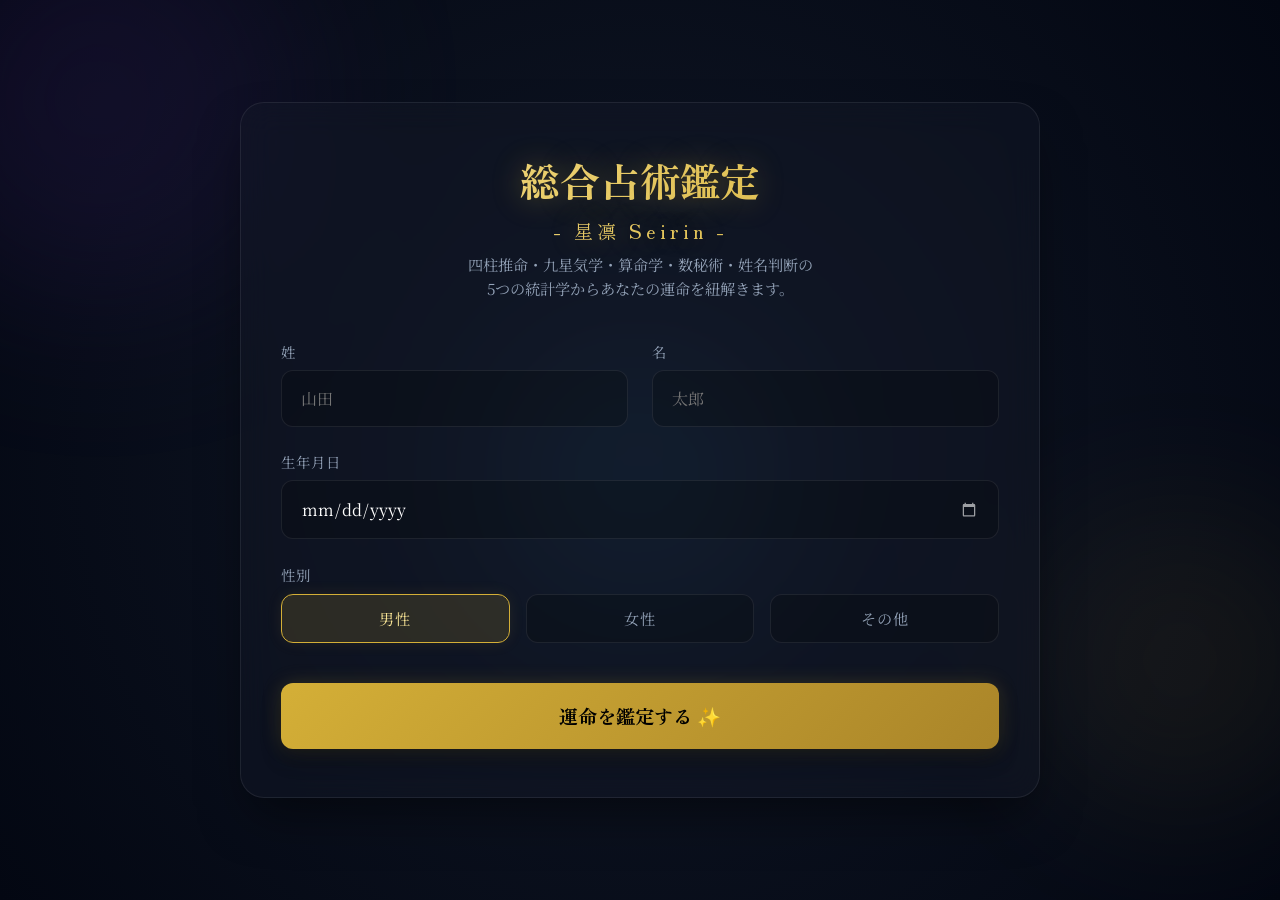
==== 星凛 (Seirin).html @ 7059027c "Add files via upload" ====
<!DOCTYPE html>
<html lang="ja">
<head>
    <meta charset="UTF-8">
    <meta name="viewport" content="width=device-width, initial-scale=1.0">
    <title>総合占術アプリ - 星凛 (Seirin) -</title>
    <link href="https://fonts.googleapis.com/css2?family=Noto+Serif+JP:wght@300;400;600&family=Zen+Old+Mincho:wght@400;700&display=swap" rel="stylesheet">
    <style>
        :root {
            --bg-color: #0b0f19;
            --glass-bg: rgba(20, 25, 40, 0.4);
            --glass-border: rgba(255, 255, 255, 0.08);
            --text-primary: #f8fafc;
            --text-secondary: #94a3b8;
            --accent-gold: #d4af37;
            --accent-gold-light: #fbe696;
            --accent-gold-dark: #aa8529;
            --glow-color: rgba(212, 175, 55, 0.4);
            --error: #ef4444;
        }

        * {
            margin: 0;
            padding: 0;
            box-sizing: border-box;
        }

        body {
            background-color: var(--bg-color);
            color: var(--text-primary);
            font-family: 'Noto Serif JP', serif;
            min-height: 100vh;
            overflow-x: hidden;
            display: flex;
            justify-content: center;
            align-items: center;
            position: relative;
            padding: 2rem 1rem;
        }

        /* Background Animated Orbs */
        .background-elements {
            position: fixed;
            top: 0;
            left: 0;
            width: 100vw;
            height: 100vh;
            z-index: -1;
            overflow: hidden;
            background: radial-gradient(circle at 50% 50%, #111827 0%, #030712 100%);
        }

        .circle {
            position: absolute;
            border-radius: 50%;
            filter: blur(80px);
            opacity: 0.5;
            animation: float 20s infinite ease-in-out alternate;
        }

        .circle-1 {
            width: 400px;
            height: 400px;
            background: rgba(45, 27, 84, 0.6);
            top: -100px;
            left: -100px;
        }

        .circle-2 {
            width: 300px;
            height: 300px;
            background: rgba(212, 175, 55, 0.15);
            bottom: 10vh;
            right: -50px;
            animation-delay: -5s;
        }

        .circle-3 {
            width: 250px;
            height: 250px;
            background: rgba(20, 83, 116, 0.4);
            top: 40vh;
            left: 40vw;
            animation-delay: -10s;
        }

        @keyframes float {
            0% { transform: translateY(0) scale(1); }
            100% { transform: translateY(50px) scale(1.1); }
        }

        /* Container & Glassmorphism */
        .container {
            width: 100%;
            max-width: 800px;
            margin: 0 auto;
            position: relative;
            z-index: 1;
        }

        .glass-panel {
            background: var(--glass-bg);
            backdrop-filter: blur(16px);
            -webkit-backdrop-filter: blur(16px);
            border: 1px solid var(--glass-border);
            border-radius: 24px;
            padding: 3rem 2.5rem;
            box-shadow: 0 25px 50px -12px rgba(0, 0, 0, 0.5);
            transition: all 0.5s cubic-bezier(0.16, 1, 0.3, 1);
        }

        .hidden {
            display: none !important;
        }

        .fade-out {
            opacity: 0;
            transform: translateY(-20px);
            pointer-events: none;
        }

        .slide-up {
            animation: slideUp 0.8s cubic-bezier(0.16, 1, 0.3, 1) forwards;
        }

        @keyframes slideUp {
            from { opacity: 0; transform: translateY(40px); }
            to { opacity: 1; transform: translateY(0); }
        }

        /* Typography */
        .title {
            font-family: 'Zen Old Mincho', serif;
            font-size: 2.5rem;
            text-align: center;
            margin-bottom: 0.5rem;
            background: linear-gradient(135deg, var(--accent-gold-light), var(--accent-gold));
            -webkit-background-clip: text;
            background-clip: text;
            -webkit-text-fill-color: transparent;
            text-shadow: 0 0 30px var(--glow-color);
        }

        .subtitle {
            display: block;
            font-size: 1.2rem;
            font-weight: 400;
            margin-top: 0.5rem;
            letter-spacing: 4px;
        }

        .description {
            text-align: center;
            color: var(--text-secondary);
            line-height: 1.6;
            margin-bottom: 2.5rem;
            font-size: 0.95rem;
        }

        /* Form Styles */
        .input-group {
            margin-bottom: 1.5rem;
        }

        .name-inputs {
            display: flex;
            gap: 1.5rem;
        }

        .name-inputs .input-field {
            flex: 1;
        }

        .input-field {
            display: flex;
            flex-direction: column;
            gap: 0.5rem;
        }

        label {
            font-size: 0.9rem;
            color: var(--text-secondary);
            letter-spacing: 1px;
        }

        input[type="text"],
        input[type="date"] {
            background: rgba(0, 0, 0, 0.2);
            border: 1px solid var(--glass-border);
            border-radius: 12px;
            padding: 1rem 1.2rem;
            color: white;
            font-family: 'Noto Serif JP', serif;
            font-size: 1rem;
            transition: all 0.3s ease;
            outline: none;
        }

        input[type="text"]:focus,
        input[type="date"]:focus {
            border-color: var(--accent-gold);
            box-shadow: 0 0 15px rgba(212, 175, 55, 0.2);
            background: rgba(0, 0, 0, 0.3);
        }

        input[type="date"]::-webkit-calendar-picker-indicator {
            filter: invert(1);
            opacity: 0.6;
            cursor: pointer;
        }

        input[type="date"]::-webkit-calendar-picker-indicator:hover {
            opacity: 1;
        }

        /* Custom Radio Buttons */
        .gender-group {
            margin-bottom: 2.5rem;
        }

        .radio-options {
            display: flex;
            gap: 1rem;
            margin-top: 0.5rem;
        }

        input[type="radio"] {
            display: none;
        }

        .radio-label {
            flex: 1;
            text-align: center;
            padding: 0.8rem;
            background: rgba(0, 0, 0, 0.2);
            border: 1px solid var(--glass-border);
            border-radius: 12px;
            cursor: pointer;
            transition: all 0.3s ease;
            font-size: 0.95rem;
        }

        input[type="radio"]:checked + .radio-label {
            background: rgba(212, 175, 55, 0.15);
            border-color: var(--accent-gold);
            color: var(--accent-gold-light);
            box-shadow: 0 0 15px rgba(212, 175, 55, 0.1);
        }

        /* Buttons */
        .submit-btn {
            width: 100%;
            padding: 1.2rem;
            border: none;
            border-radius: 12px;
            background: linear-gradient(135deg, var(--accent-gold), var(--accent-gold-dark));
            color: #000;
            font-family: 'Zen Old Mincho', serif;
            font-size: 1.2rem;
            font-weight: 700;
            cursor: pointer;
            transition: all 0.3s ease;
            position: relative;
            overflow: hidden;
            box-shadow: 0 10px 20px rgba(0, 0, 0, 0.3), 0 0 20px rgba(212, 175, 55, 0.2);
            display: flex;
            justify-content: center;
            align-items: center;
        }

        .submit-btn:hover {
            transform: translateY(-2px);
            box-shadow: 0 15px 25px rgba(0, 0, 0, 0.4), 0 0 30px rgba(212, 175, 55, 0.4);
            background: linear-gradient(135deg, var(--accent-gold-light), var(--accent-gold));
        }

        .submit-btn:active {
            transform: translateY(1px);
        }

        .submit-btn span {
            transition: opacity 0.3s;
        }

        .submit-btn.loading span {
            opacity: 0;
        }

        .loader-ring {
            display: none;
            position: absolute;
            width: 24px;
            height: 24px;
            border: 3px solid rgba(0,0,0,0.3);
            border-radius: 50%;
            border-top-color: #000;
            animation: spin 1s infinite linear;
        }

        .submit-btn.loading .loader-ring {
            display: block;
        }

        @keyframes spin {
            to { transform: rotate(360deg); }
        }

        /* Result Section */
        .result-title {
            font-family: 'Zen Old Mincho', serif;
            font-size: 2rem;
            text-align: center;
            margin-bottom: 0.5rem;
            color: var(--accent-gold-light);
        }

        .user-greeting {
            text-align: center;
            color: var(--text-secondary);
            margin-bottom: 2rem;
            font-size: 1.1rem;
        }

        .fortune-cards {
            display: grid;
            grid-template-columns: repeat(auto-fit, minmax(280px, 1fr));
            gap: 1.5rem;
            margin-bottom: 2rem;
        }

        .fortune-card {
            background: rgba(0, 0, 0, 0.2);
            border: 1px solid var(--glass-border);
            border-radius: 16px;
            padding: 1.5rem;
            opacity: 0;
            animation: fadeInSlideUp 0.6s cubic-bezier(0.16, 1, 0.3, 1) forwards;
            transition: transform 0.3s ease, box-shadow 0.3s ease;
        }

        .fortune-card:hover {
            transform: translateY(-5px);
            box-shadow: 0 10px 20px rgba(0, 0, 0, 0.3), 0 0 15px rgba(212, 175, 55, 0.1);
            border-color: rgba(212, 175, 55, 0.3);
        }

        .card-header {
            display: flex;
            align-items: center;
            gap: 0.8rem;
            margin-bottom: 1rem;
            padding-bottom: 0.8rem;
            border-bottom: 1px solid rgba(255, 255, 255, 0.05);
        }

        .card-icon {
            font-size: 1.5rem;
            background: rgba(212, 175, 55, 0.1);
            width: 40px;
            height: 40px;
            display: flex;
            align-items: center;
            justify-content: center;
            border-radius: 10px;
        }

        .card-header h3 {
            font-size: 1.1rem;
            font-weight: 600;
            flex: 1;
        }

        .badge {
            font-size: 0.7rem;
            background: rgba(255, 255, 255, 0.1);
            padding: 0.2rem 0.6rem;
            border-radius: 20px;
            letter-spacing: 1px;
            color: var(--text-secondary);
        }

        .result-highlight {
            font-size: 1.4rem;
            color: var(--accent-gold);
            font-weight: 600;
            margin-bottom: 0.5rem;
            font-family: 'Zen Old Mincho', serif;
        }

        .result-text {
            font-size: 0.9rem;
            line-height: 1.6;
            color: var(--text-primary);
        }

        .summary-card {
            background: linear-gradient(135deg, rgba(212, 175, 55, 0.05), rgba(45, 27, 84, 0.2));
            border: 1px solid rgba(212, 175, 55, 0.3);
            border-radius: 16px;
            padding: 2rem;
            text-align: center;
            opacity: 0;
            animation: fadeInSlideUp 0.6s cubic-bezier(0.16, 1, 0.3, 1) forwards;
            margin-bottom: 2rem;
        }

        .summary-card h3 {
            color: var(--accent-gold-light);
            margin-bottom: 1rem;
            font-size: 1.3rem;
        }

        .summary-text {
            line-height: 1.8;
            font-size: 1.05rem;
            text-align: left;
        }

        .back-btn {
            width: 100%;
            padding: 1rem;
            background: transparent;
            border: 1px solid var(--glass-border);
            color: var(--text-primary);
            border-radius: 12px;
            cursor: pointer;
            font-family: 'Noto Serif JP', serif;
            transition: all 0.3s;
        }

        .back-btn:hover {
            background: rgba(255, 255, 255, 0.05);
            border-color: rgba(255, 255, 255, 0.2);
        }

        @keyframes fadeInSlideUp {
            from { opacity: 0; transform: translateY(20px); }
            to { opacity: 1; transform: translateY(0); }
        }

        @media (max-width: 600px) {
            .name-inputs {
                flex-direction: column;
                gap: 1rem;
            }
            
            .glass-panel {
                padding: 2rem 1.5rem;
            }
        }
    </style>
</head>
<body>
    <div class="background-elements">
        <div class="circle circle-1"></div>
        <div class="circle circle-2"></div>
        <div class="circle circle-3"></div>
    </div>
    <div class="container" id="app-container">
        <!-- Input Section -->
        <div id="input-section" class="glass-panel slide-up">
            <h1 class="title">総合占術鑑定<span class="subtitle">- 星凛 Seirin -</span></h1>
            <p class="description">四柱推命・九星気学・算命学・数秘術・姓名判断の<br>5つの統計学からあなたの運命を紐解きます。</p>
            
            <div id="fortune-form" class="form-container">
                <div class="input-group">
                    <div class="name-inputs">
                        <div class="input-field">
                            <label for="lastName">姓</label>
                            <input type="text" id="lastName" required placeholder="山田">
                        </div>
                        <div class="input-field">
                            <label for="firstName">名</label>
                            <input type="text" id="firstName" required placeholder="太郎">
                        </div>
                    </div>
                </div>
                
                <div class="input-group">
                    <div class="input-field">
                        <label for="birthDate">生年月日</label>
                        <input type="date" id="birthDate" required>
                    </div>
                </div>
                
                <div class="input-group gender-group">
                    <label>性別</label>
                    <div class="radio-options">
                        <input type="radio" id="gender-m" name="gender" value="male" checked>
                        <label for="gender-m" class="radio-label">男性</label>
                        
                        <input type="radio" id="gender-f" name="gender" value="female">
                        <label for="gender-f" class="radio-label">女性</label>

                        <input type="radio" id="gender-o" name="gender" value="other">
                        <label for="gender-o" class="radio-label">その他</label>
                    </div>
                </div>
                
                <button type="button" class="submit-btn" id="submit-btn">
                    <span>運命を鑑定する ✨</span>
                    <div class="loader-ring"></div>
                </button>
                <div id="error-message" style="color: #ffb3b3; margin-top: 1rem; text-align: center; display: none; font-size: 0.95rem; font-weight: bold;"></div>
            </div>
        </div>

        <!-- Result Section -->
        <div id="result-section" class="glass-panel hidden">
            <h2 class="result-title">鑑定結果</h2>
            <p class="user-greeting" id="result-greeting"></p>
            
            <div class="fortune-cards">
                <!-- 数秘術 -->
                <div class="fortune-card" style="animation-delay: 0.1s">
                    <div class="card-header">
                        <div class="card-icon">🔢</div>
                        <h3>数秘術</h3>
                        <span class="badge">Birth Path</span>
                    </div>
                    <div class="card-body">
                        <p class="result-highlight" id="num-res-value">運命数 0</p>
                        <p class="result-text" id="num-res-text">--</p>
                    </div>
                </div>
                
                <!-- 九星気学 -->
                <div class="fortune-card" style="animation-delay: 0.2s">
                    <div class="card-header">
                        <div class="card-icon">⭐</div>
                        <h3>九星気学</h3>
                        <span class="badge">Nine Star</span>
                    </div>
                    <div class="card-body">
                        <p class="result-highlight" id="nine-res-value">本命星</p>
                        <p class="result-text" id="nine-res-text">--</p>
                    </div>
                </div>

                <!-- 四柱推命 -->
                <div class="fortune-card" style="animation-delay: 0.3s">
                    <div class="card-header">
                        <div class="card-icon">☯️</div>
                        <h3>四柱推命</h3>
                        <span class="badge">Four Pillars</span>
                    </div>
                    <div class="card-body">
                        <p class="result-highlight" id="four-res-value">日主</p>
                        <p class="result-text" id="four-res-text">--</p>
                    </div>
                </div>

                <!-- 算命学 -->
                <div class="fortune-card" style="animation-delay: 0.4s">
                    <div class="card-header">
                        <div class="card-icon">🌌</div>
                        <h3>算命学</h3>
                        <span class="badge">Sanmei</span>
                    </div>
                    <div class="card-body">
                        <p class="result-highlight" id="sanmei-res-value">主星</p>
                        <p class="result-text" id="sanmei-res-text">--</p>
                    </div>
                </div>

                <!-- 姓名判断 -->
                <div class="fortune-card" style="animation-delay: 0.5s">
                    <div class="card-header">
                        <div class="card-icon">✍️</div>
                        <h3>姓名判断</h3>
                        <span class="badge">Name</span>
                    </div>
                    <div class="card-body">
                        <p class="result-highlight" id="name-res-value">総格</p>
                        <p class="result-text" id="name-res-text">--</p>
                    </div>
                </div>
            </div>

            <!-- 総合鑑定 -->
            <div class="summary-card" style="animation-delay: 0.6s">
                <h3>✨ 総合鑑定書 ✨</h3>
                <p id="summary-res-text" class="summary-text">--</p>
            </div>
            
            <button class="back-btn" id="back-btn">もう一度占う</button>
        </div>
    </div>
    
    <script>
        (function() {
            const form = document.getElementById('fortune-form');
            const inputSection = document.getElementById('input-section');
            const resultSection = document.getElementById('result-section');
            const submitBtn = document.getElementById('submit-btn');
            const submitBtnText = submitBtn.querySelector('span');
            const backBtn = document.getElementById('back-btn');
            const errorMsg = document.getElementById('error-message');

            const handleSubmission = (e) => {
                e.preventDefault();
                errorMsg.style.display = 'none';
                submitBtnText.innerText = "処理開始...";
                
                try {
                    const lastName = document.getElementById('lastName').value.trim();
                    const firstName = document.getElementById('firstName').value.trim();
                    const birthDateStr = document.getElementById('birthDate').value;
                
                    const genderEl = document.querySelector('input[name="gender"]:checked');
                    const gender = genderEl ? genderEl.value : 'male';
                    
                    if (!lastName || !firstName || !birthDateStr) {
                        errorMsg.innerText = "すべての項目（姓・名・生年月日）を入力してください。※生年月日は日付選択後に必ず「完了(または決定)」を押して値を確定させてください。";
                        errorMsg.style.display = 'block';
                        submitBtnText.innerText = "運命を鑑定する ✨";
                        return;
                    }

                    // Animate button
                    submitBtn.classList.add('loading');
                    
                    setTimeout(() => {
                        try {
                            calculateFortune(lastName, firstName, birthDateStr, gender);
                            
                            // Switch sections
                            inputSection.classList.add('fade-out');
                            setTimeout(() => {
                                inputSection.classList.add('hidden');
                                inputSection.classList.remove('fade-out');
                                
                                resultSection.classList.remove('hidden');
                                submitBtn.classList.remove('loading');
                                
                                document.getElementById('result-greeting').innerHTML = `${lastName} ${firstName} 様の鑑定結果`;
                            }, 500);
                        } catch(err) {
                            submitBtn.classList.remove('loading');
                            submitBtnText.innerText = "運命を鑑定する ✨";
                            errorMsg.innerText = "鑑定中にエラーが発生しました：" + err.message;
                            errorMsg.style.display = 'block';
                        }
                    }, 500); // 

                } catch(err) {
                    errorMsg.innerText = "システムエラーが発生しました：" + err.message;
                    errorMsg.style.display = 'block';
                    submitBtnText.innerText = "運命を鑑定する ✨";
                }
            };
            
            submitBtn.addEventListener('click', handleSubmission);
            submitBtn.addEventListener('touchstart', handleSubmission, {passive: false});

            backBtn.addEventListener('click', () => {
                resultSection.classList.add('hidden');
                inputSection.classList.remove('hidden');
                inputSection.classList.add('slide-up');
            });

            function calculateFortune(lastName, firstName, birthDateStr, gender) {
                // iPhone Safari Date parse bug fix
                const parts = birthDateStr.split(/\D/); // Handle YYYY/MM/DD or YYYY-MM-DD
                const year = parseInt(parts[0], 10);
                const month = parseInt(parts[1], 10);
                const day = parseInt(parts[2], 10);
                
                if(isNaN(year) || isNaN(month) || isNaN(day)) {
                    throw new Error("生年月日の値がブラウザから正しく取得できませんでした。(" + birthDateStr + ")");
                }
                
                // 1. 数秘術 (Numerology - Life Path Number)
                const lifePath = calculateLifePath(year, month, day);
                const numData = getNumerologyData(lifePath);
                document.getElementById('num-res-value').innerText = `運命数 ${lifePath}`;
                document.getElementById('num-res-text').innerText = numData;

                // 2. 九星気学 (Nine Star Ki)
                const nineStar = calculateNineStar(year);
                const nineStarData = getNineStarData(nineStar);
                document.getElementById('nine-res-value').innerText = nineStarData.name;
                document.getElementById('nine-res-text').innerText = nineStarData.desc;

                // 3. 四柱推命 (Four Pillars of Destiny - simplified to Year Stem/Branch and general element)
                const pillars = calculateFourPillars(year);
                document.getElementById('four-res-value').innerText = `年柱: ${pillars.kanzhi}`;
                document.getElementById('four-res-text').innerText = pillars.desc;

                // 4. 算命学 (Sanmei-gaku - simplified to primary star based on day string hash)
                const sanmei = calculateSanmeiStar(year, month, day);
                document.getElementById('sanmei-res-value').innerText = `主星: ${sanmei.name}`;
                document.getElementById('sanmei-res-text').innerText = sanmei.desc;

                // 5. 姓名判断 (Name Divination - using pseudo hash)
                const nameDiv = calculateNameDivination(lastName, firstName);
                document.getElementById('name-res-value').innerText = `総格判定: ${nameDiv.rank}`;
                document.getElementById('name-res-text').innerText = nameDiv.desc;

                // 総合鑑定
                generateSummary(nameDiv.rank, nineStarData.name, sanmei.name, numData);
            }

            // --- Calculator Logic ---

            // 数秘術
            function calculateLifePath(y, m, d) {
                const sumString = (str) => String(str).split('').reduce((acc, curr) => acc + parseInt(curr), 0);
                let num = sumString(y) + sumString(m) + sumString(d);
                
                while (num > 9 && num !== 11 && num !== 22 && num !== 33) {
                    num = sumString(num);
                }
                return num;
            }
            
            function getNumerologyData(num) {
                const data = {
                    1: "独立心旺盛でリーダーシップを発揮する開拓者。自らの力で運命を切り開く強さを持っています。",
                    2: "感受性が豊かで協調性に優れたサポーター。周囲との調和を大切にし、平和をもたらします。",
                    3: "明るくフレンドリーで創造力豊かな表現者。楽しみを見出す天才で、周囲を笑顔にします。",
                    4: "真面目で計画性があり、目標に向かって着実に努力する安定の人。信頼の置ける存在です。",
                    5: "自由を愛し、変化を恐れない冒険家。多才で適応力があり、新しい世界を切り開きます。",
                    6: "愛情深く、奉仕の精神に溢れる保護者。家族や仲間を大切にし、美と調和を愛します。",
                    7: "探求心旺盛で内省的な思索家。独自の哲学を持ち、真理を追求する深い洞察力があります。",
                    8: "野心家で実行力に溢れる成功者。物質的・社会的な成功を収める力強いエネルギーの持ち主。",
                    9: "慈愛に満ちた理想主義者。広い視野を持ち、人々のために尽くす博愛精神の持ち主。",
                    11: "直感力と霊性に優れたメッセンジャー。強いインスピレーションで人々を導く使命があります。",
                    22: "理想を現実に変える力を持つマスタービルダー。大きなスケールで世界に貢献する器です。",
                    33: "無償の愛を体現する菩薩のような存在。常識の枠を超えたスケールで愛を広げていきます。"
                };
                return data[num] || "未定義";
            }

            // 九星気学
            function calculateNineStar(year) {
                // 立春前の処理は今回は簡易化のため省略
                const stars = [
                    "一白水星", "九紫火星", "八白土星", "七赤金星", "六白金星", 
                    "五黄土星", "四緑木星", "三碧木星", "二黒土星"
                ];
                // 1900年が一白水星
                const num = (year - 1900) % 9;
                const index = num < 0 ? 9 + num : num;
                return stars[index];
            }
            
            function getNineStarData(star) {
                const data = {
                    "一白水星": { name: "一白水星 (水)", desc: "柔軟性と適応力に優れ、どんな環境にも溶け込みます。内面には強い芯を秘めた努力家です。" },
                    "二黒土星": { name: "二黒土星 (土)", desc: "真面目で堅実、母のような包容力を持ちます。地道な努力が大きな成果を生む大器晩成型です。" },
                    "三碧木星": { name: "三碧木星 (木)", desc: "朝日や若木のようにエネルギーに満ち、新しいことに挑戦する行動力があります。若々しい精神の持ち主。" },
                    "四緑木星": { name: "四緑木星 (木)", desc: "人当たりが良く、風のように交際上手。周囲からの信頼が厚く、調和を保ちながら物事を進めます。" },
                    "五黄土星": { name: "五黄土星 (土)", desc: "帝王の星。圧倒的な存在感とパワーを持ち、困難を乗り切る強さを持っています。浮き沈みが激しい面も。" },
                    "六白金星": { name: "六白金星 (金)", desc: "気高くプライドを持ち、完璧を求めるタイプ。責任感が強く、上司や目上の人からの引き立てがあります。" },
                    "七赤金星": { name: "七赤金星 (金)", desc: "社交的で華やかさを持ち、人を楽しませるのが得意です。金銭感覚に優れ、人生を豊かに楽しむ才能があります。" },
                    "八白土星": { name: "八白土星 (土)", desc: "山のようなどっしりとした安定感。慎重ですが、一度決めたことは最後までやり遂げる強靭な意志を持っています。" },
                    "九紫火星": { name: "九紫火星 (火)", desc: "火のように明るく情熱的で、直感とセンスに優れます。美的感覚が高く、周囲を惹きつける魅力があります。" }
                };
                return data[star] || { name: star, desc: "未定義" };
            }

            // 四柱推命（簡易：年柱）
            function calculateFourPillars(year) {
                const stems = ["庚", "辛", "壬", "癸", "甲", "乙", "丙", "丁", "戊", "己"];
                const branches = ["申", "酉", "戌", "亥", "子", "丑", "寅", "卯", "辰", "巳", "午", "未"];
                
                const stemIdx = year % 10;
                const branchIdx = year % 12;
                const kanzhi = stems[stemIdx] + branches[branchIdx];
                
                const meanings = {
                    "木": "成長と発展のエネルギー",
                    "火": "情熱と自己表現力",
                    "土": "安定と育成の力",
                    "金": "決断力と変革の力",
                    "水": "知恵と柔軟性"
                };
                
                let element = "土";
                if ([4,5].includes(stemIdx)) element = "木";
                else if ([6,7].includes(stemIdx)) element = "火";
                else if ([8,9].includes(stemIdx)) element = "土";
                else if ([0,1].includes(stemIdx)) element = "金";
                else if ([2,3].includes(stemIdx)) element = "水";

                return {
                    kanzhi: kanzhi,
                    desc: `あなたの根本的なエネルギーは「${element}」の属性を帯びています。${meanings[element]}を持ち、社会的な役割においてその資質が発揮されます。`
                };
            }

            // 算命学（簡易：主星の導出をハッシュで代替）
            function calculateSanmeiStar(y, m, d) {
                const stars = [
                    { name: "貫索星", desc: "意志が強く独立心旺盛な星。自分のペースで物事を進め、一本筋の通った生き方を好みます。" },
                    { name: "石門星", desc: "社交性に富み、和を重んじる星。組織やコミュニティの中で政治力を発揮するリーダーシップを持ちます。" },
                    { name: "鳳閣星", desc: "自然体で楽しみを愛する星。大らかでグルメや趣味を楽しみ、寿命が長い星とも言われます。" },
                    { name: "調舒星", desc: "繊細で感性豊かな芸術家の星。孤独を好む反面、鋭い洞察力で物事の本質を突きます。" },
                    { name: "禄存星", desc: "愛情と奉仕、そして回転財の星。人を惹きつける魅力があり、財に恵まれますがスケールも大きいです。" },
                    { name: "司禄星", desc: "堅実で着実に蓄積する星。家庭や蓄財を重んじ、地道な努力で盤石な人生を築きます。" },
                    { name: "車騎星", desc: "行動力と闘争心の星。一直線に目的に向かって走り、スピード感と白黒つける潔さを持っています。" },
                    { name: "牽牛星", desc: "名誉と自尊心の星。真面目で責任感が強く、品格ある生き方をし、組織の要として活躍します。" },
                    { name: "龍高星", desc: "海外や放浪、改革の星。好奇心旺盛で常に新しいものを求め、古いものを破壊して創造します。" },
                    { name: "玉堂星", desc: "伝統的な知性や母性の星。理性的で学習能力が高く、論理的かつ古風な気質を持っています。" }
                ];
                
                const fakeTimestamp = y * 10000 + m * 100 + d;
                const hash = Math.abs(Math.floor(Math.sin(fakeTimestamp) * 10000)) % 10;
                return stars[hash];
            }

            // 姓名判断（簡易：Unicodeの合計からハッシュ）
            function calculateNameDivination(last, first) {
                const fullName = last + first;
                let sum = 0;
                for (let i = 0; i < fullName.length; i++) {
                    sum += fullName.charCodeAt(i);
                }
                
                const resultTypes = [
                    { rank: "大吉", desc: "素晴らしい運命が名前に宿っています。困難も乗り越え、晩年は穏やかで豊かな人生を築けるでしょう。" },
                    { rank: "吉", desc: "調和の取れた良い運勢です。人間関係に恵まれ、努力が着実に身を結ぶ画数配列です。" },
                    { rank: "中吉", desc: "波はありますが、確かな成功を手にする運勢です。自己研鑽を怠らないことで更なる運気アップが期待できます。" },
                    { rank: "小吉", desc: "堅実な人生を歩む暗示。劇的な変化より、平穏無事な日々の中で小さな幸せを積み重ねていくタイプです。" },
                    { rank: "吉凶混合", desc: "試練と成功が交互に訪れるダイナミックな運勢。逆境をバネにする強さがあり、大成功を掴むポテンシャルがあります。" }
                ];

                const hash = sum % 5;
                return resultTypes[hash];
            }

            // 総合鑑定の生成
            function generateSummary(nameRank, starName, sanmeiName, numDesc) {
                let msg = `あなたは「${starName.split('(')[0].trim()}」の性質を根底に持ちながら、算命学の「${sanmeiName}」が示す通り、${sanmeiName.includes("星") ? "特有の行動力や思考パターン" : "独特のオーラ"}を社会で発揮します。<br><br>`;
                msg += `運命数が示す「${numDesc.substring(0, 15)}...」という特性は、あなたの潜在的な強みであり、迷った時の道標となるでしょう。<br><br>`;
                msg += `姓名の画数（${nameRank}）が示す運気の流れを活かすには、自分の直感と統計学の示すバランスを意識することです。あなたの持っている五つの属性は非常にユニークで、他にはない強靭なエネルギーを秘めています。`;

                document.getElementById('summary-res-text').innerHTML = msg;
            }
        })();
    </script>
</body>
</html>
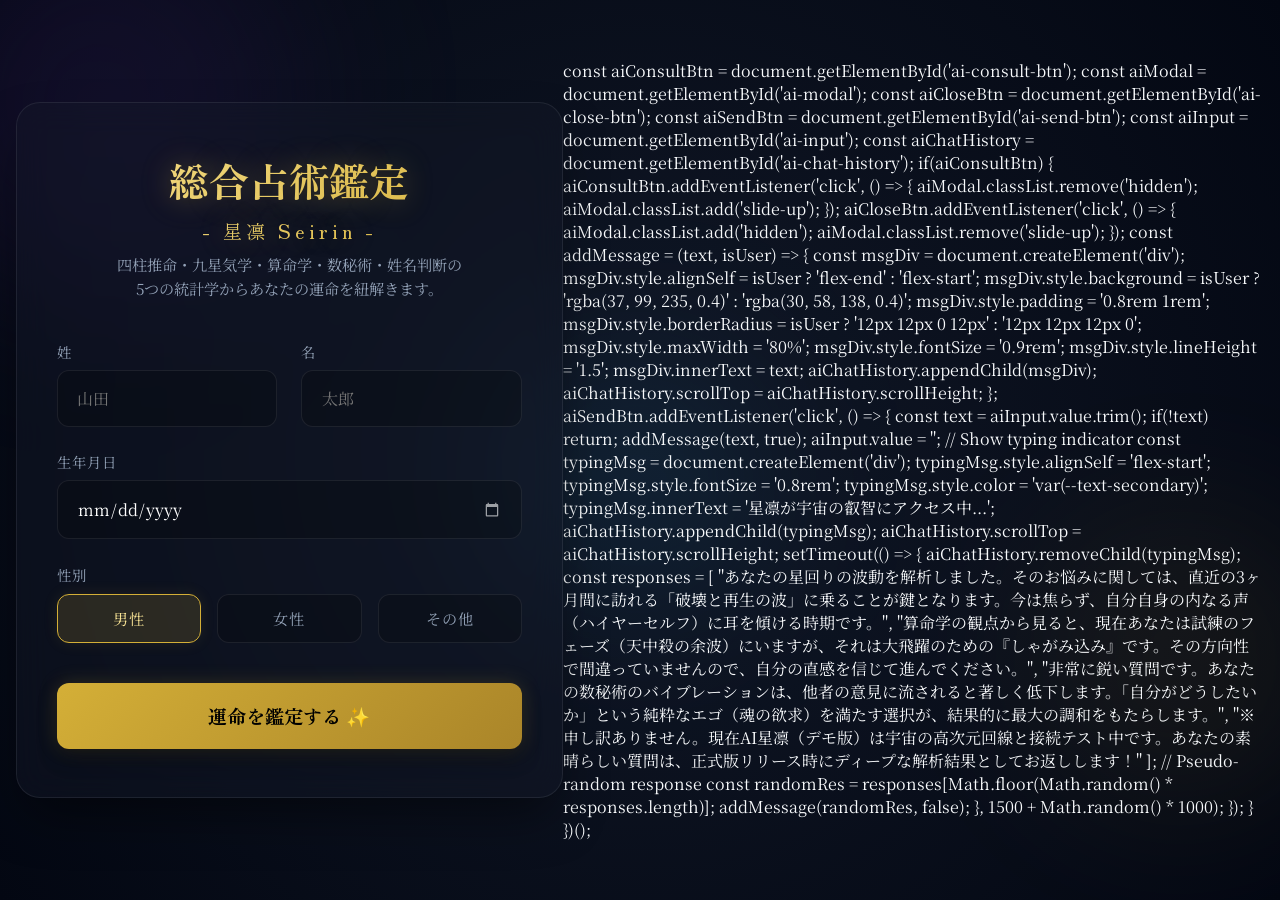
==== commit d0d096b6: "Add files via upload" ====
--- a/星凛 (Seirin).html
+++ b/星凛 (Seirin).html
@@ -1,844 +1,1227 @@
-<!DOCTYPE html>
-<html lang="ja">
-<head>
-    <meta charset="UTF-8">
-    <meta name="viewport" content="width=device-width, initial-scale=1.0">
-    <title>総合占術アプリ - 星凛 (Seirin) -</title>
-    <link href="https://fonts.googleapis.com/css2?family=Noto+Serif+JP:wght@300;400;600&family=Zen+Old+Mincho:wght@400;700&display=swap" rel="stylesheet">
-    <style>
-        :root {
-            --bg-color: #0b0f19;
-            --glass-bg: rgba(20, 25, 40, 0.4);
-            --glass-border: rgba(255, 255, 255, 0.08);
-            --text-primary: #f8fafc;
-            --text-secondary: #94a3b8;
-            --accent-gold: #d4af37;
-            --accent-gold-light: #fbe696;
-            --accent-gold-dark: #aa8529;
-            --glow-color: rgba(212, 175, 55, 0.4);
-            --error: #ef4444;
-        }
+<!DOCTYPE html>
+<html lang="ja">
+<head>
+    <meta charset="UTF-8">
+    <meta name="viewport" content="width=device-width, initial-scale=1.0">
+    <title>総合占術アプリ - 星凛 (Seirin) -</title>
+    <link href="https://fonts.googleapis.com/css2?family=Noto+Serif+JP:wght@300;400;600&family=Zen+Old+Mincho:wght@400;700&display=swap" rel="stylesheet">
+    <style>
+        :root {
+            --bg-color: #0b0f19;
+            --glass-bg: rgba(20, 25, 40, 0.4);
+            --glass-border: rgba(255, 255, 255, 0.08);
+            --text-primary: #f8fafc;
+            --text-secondary: #94a3b8;
+            --accent-gold: #d4af37;
+            --accent-gold-light: #fbe696;
+            --accent-gold-dark: #aa8529;
+            --glow-color: rgba(212, 175, 55, 0.4);
+            --error: #ef4444;
+        }
+
+        * {
+            margin: 0;
+            padding: 0;
+            box-sizing: border-box;
+        }
+
+        body {
+            background-color: var(--bg-color);
+            color: var(--text-primary);
+            font-family: 'Noto Serif JP', serif;
+            min-height: 100vh;
+            overflow-x: hidden;
+            display: flex;
+            justify-content: center;
+            align-items: center;
+            position: relative;
+            padding: 2rem 1rem;
+        }
+
+        /* Background Animated Orbs */
+        .background-elements {
+            position: fixed;
+            top: 0;
+            left: 0;
+            width: 100vw;
+            height: 100vh;
+            z-index: -1;
+            overflow: hidden;
+            background: radial-gradient(circle at 50% 50%, #111827 0%, #030712 100%);
+        }
+
+        .circle {
+            position: absolute;
+            border-radius: 50%;
+            filter: blur(80px);
+            opacity: 0.5;
+            animation: float 20s infinite ease-in-out alternate;
+        }
+
+        .circle-1 {
+            width: 400px;
+            height: 400px;
+            background: rgba(45, 27, 84, 0.6);
+            top: -100px;
+            left: -100px;
+        }
+
+        .circle-2 {
+            width: 300px;
+            height: 300px;
+            background: rgba(212, 175, 55, 0.15);
+            bottom: 10vh;
+            right: -50px;
+            animation-delay: -5s;
+        }
+
+        .circle-3 {
+            width: 250px;
+            height: 250px;
+            background: rgba(20, 83, 116, 0.4);
+            top: 40vh;
+            left: 40vw;
+            animation-delay: -10s;
+        }
+
+        @keyframes float {
+            0% { transform: translateY(0) scale(1); }
+            100% { transform: translateY(50px) scale(1.1); }
+        }
+
+        /* Container & Glassmorphism */
+        .container {
+            width: 100%;
+            max-width: 800px;
+            margin: 0 auto;
+            position: relative;
+            z-index: 1;
+        }
+
+        .glass-panel {
+            background: var(--glass-bg);
+            backdrop-filter: blur(16px);
+            -webkit-backdrop-filter: blur(16px);
+            border: 1px solid var(--glass-border);
+            border-radius: 24px;
+            padding: 3rem 2.5rem;
+            box-shadow: 0 25px 50px -12px rgba(0, 0, 0, 0.5);
+            transition: all 0.5s cubic-bezier(0.16, 1, 0.3, 1);
+        }
+
+        .hidden {
+            display: none !important;
+        }
+
+        .fade-out {
+            opacity: 0;
+            transform: translateY(-20px);
+            pointer-events: none;
+        }
+
+        .slide-up {
+            animation: slideUp 0.8s cubic-bezier(0.16, 1, 0.3, 1) forwards;
+        }
+
+        @keyframes slideUp {
+            from { opacity: 0; transform: translateY(40px); }
+            to { opacity: 1; transform: translateY(0); }
+        }
+
+        /* Typography */
+        .title {
+            font-family: 'Zen Old Mincho', serif;
+            font-size: 2.5rem;
+            text-align: center;
+            margin-bottom: 0.5rem;
+            background: linear-gradient(135deg, var(--accent-gold-light), var(--accent-gold));
+            -webkit-background-clip: text;
+            background-clip: text;
+            -webkit-text-fill-color: transparent;
+            text-shadow: 0 0 30px var(--glow-color);
+        }
+
+        .subtitle {
+            display: block;
+            font-size: 1.2rem;
+            font-weight: 400;
+            margin-top: 0.5rem;
+            letter-spacing: 4px;
+        }
+
+        .description {
+            text-align: center;
+            color: var(--text-secondary);
+            line-height: 1.6;
+            margin-bottom: 2.5rem;
+            font-size: 0.95rem;
+        }
+
+        /* Form Styles */
+        .input-group {
+            margin-bottom: 1.5rem;
+        }
+
+        .name-inputs {
+            display: flex;
+            gap: 1.5rem;
+        }
+
+        .name-inputs .input-field {
+            flex: 1;
+        }
+
+        .input-field {
+            display: flex;
+            flex-direction: column;
+            gap: 0.5rem;
+        }
+
+        label {
+            font-size: 0.9rem;
+            color: var(--text-secondary);
+            letter-spacing: 1px;
+        }
+
+        input[type="text"],
+        input[type="date"] {
+            background: rgba(0, 0, 0, 0.2);
+            border: 1px solid var(--glass-border);
+            border-radius: 12px;
+            padding: 1rem 1.2rem;
+            color: white;
+            font-family: 'Noto Serif JP', serif;
+            font-size: 1rem;
+            transition: all 0.3s ease;
+            outline: none;
+        }
+
+        input[type="text"]:focus,
+        input[type="date"]:focus {
+            border-color: var(--accent-gold);
+            box-shadow: 0 0 15px rgba(212, 175, 55, 0.2);
+            background: rgba(0, 0, 0, 0.3);
+        }
+
+        input[type="date"]::-webkit-calendar-picker-indicator {
+            filter: invert(1);
+            opacity: 0.6;
+            cursor: pointer;
+        }
+
+        input[type="date"]::-webkit-calendar-picker-indicator:hover {
+            opacity: 1;
+        }
+
+        /* Custom Radio Buttons */
+        .gender-group {
+            margin-bottom: 2.5rem;
+        }
+
+        .radio-options {
+            display: flex;
+            gap: 1rem;
+            margin-top: 0.5rem;
+        }
+
+        input[type="radio"] {
+            display: none;
+        }
+
+        .radio-label {
+            flex: 1;
+            text-align: center;
+            padding: 0.8rem;
+            background: rgba(0, 0, 0, 0.2);
+            border: 1px solid var(--glass-border);
+            border-radius: 12px;
+            cursor: pointer;
+            transition: all 0.3s ease;
+            font-size: 0.95rem;
+        }
+
+        input[type="radio"]:checked + .radio-label {
+            background: rgba(212, 175, 55, 0.15);
+            border-color: var(--accent-gold);
+            color: var(--accent-gold-light);
+            box-shadow: 0 0 15px rgba(212, 175, 55, 0.1);
+        }
+
+        /* Buttons */
+        .submit-btn {
+            width: 100%;
+            padding: 1.2rem;
+            border: none;
+            border-radius: 12px;
+            background: linear-gradient(135deg, var(--accent-gold), var(--accent-gold-dark));
+            color: #000;
+            font-family: 'Zen Old Mincho', serif;
+            font-size: 1.2rem;
+            font-weight: 700;
+            cursor: pointer;
+            transition: all 0.3s ease;
+            position: relative;
+            overflow: hidden;
+            box-shadow: 0 10px 20px rgba(0, 0, 0, 0.3), 0 0 20px rgba(212, 175, 55, 0.2);
+            display: flex;
+            justify-content: center;
+            align-items: center;
+        }
+
+        .submit-btn:hover {
+            transform: translateY(-2px);
+            box-shadow: 0 15px 25px rgba(0, 0, 0, 0.4), 0 0 30px rgba(212, 175, 55, 0.4);
+            background: linear-gradient(135deg, var(--accent-gold-light), var(--accent-gold));
+        }
+
+        .submit-btn:active {
+            transform: translateY(1px);
+        }
+
+        .submit-btn span {
+            transition: opacity 0.3s;
+        }
+
+        .submit-btn.loading span {
+            opacity: 0;
+        }
+
+        .loader-ring {
+            display: none;
+            position: absolute;
+            width: 24px;
+            height: 24px;
+            border: 3px solid rgba(0,0,0,0.3);
+            border-radius: 50%;
+            border-top-color: #000;
+            animation: spin 1s infinite linear;
+        }
+
+        .submit-btn.loading .loader-ring {
+            display: block;
+        }
+
+        @keyframes spin {
+            to { transform: rotate(360deg); }
+        }
+
+        /* Result Section */
+        .result-title {
+            font-family: 'Zen Old Mincho', serif;
+            font-size: 2rem;
+            text-align: center;
+            margin-bottom: 0.5rem;
+            color: var(--accent-gold-light);
+        }
+
+        .user-greeting {
+            text-align: center;
+            color: var(--text-secondary);
+            margin-bottom: 2rem;
+            font-size: 1.1rem;
+        }
+
+        .fortune-cards {
+            display: grid;
+            grid-template-columns: repeat(auto-fit, minmax(280px, 1fr));
+            gap: 1.5rem;
+            margin-bottom: 2rem;
+        }
+
+        .fortune-card {
+            background: rgba(0, 0, 0, 0.2);
+            border: 1px solid var(--glass-border);
+            border-radius: 16px;
+            padding: 1.5rem;
+            opacity: 0;
+            animation: fadeInSlideUp 0.6s cubic-bezier(0.16, 1, 0.3, 1) forwards;
+            transition: transform 0.3s ease, box-shadow 0.3s ease;
+        }
+
+        .fortune-card:hover {
+            transform: translateY(-5px);
+            box-shadow: 0 10px 20px rgba(0, 0, 0, 0.3), 0 0 15px rgba(212, 175, 55, 0.1);
+            border-color: rgba(212, 175, 55, 0.3);
+        }
+
+        .card-header {
+            display: flex;
+            align-items: center;
+            gap: 0.8rem;
+            margin-bottom: 1rem;
+            padding-bottom: 0.8rem;
+            border-bottom: 1px solid rgba(255, 255, 255, 0.05);
+        }
+
+        .card-icon {
+            font-size: 1.5rem;
+            background: rgba(212, 175, 55, 0.1);
+            width: 40px;
+            height: 40px;
+            display: flex;
+            align-items: center;
+            justify-content: center;
+            border-radius: 10px;
+        }
+
+        .card-header h3 {
+            font-size: 1.1rem;
+            font-weight: 600;
+            flex: 1;
+        }
+
+        .badge {
+            font-size: 0.7rem;
+            background: rgba(255, 255, 255, 0.1);
+            padding: 0.2rem 0.6rem;
+            border-radius: 20px;
+            letter-spacing: 1px;
+            color: var(--text-secondary);
+        }
+
+        .result-highlight {
+            font-size: 1.4rem;
+            color: var(--accent-gold);
+            font-weight: 600;
+            margin-bottom: 0.5rem;
+            font-family: 'Zen Old Mincho', serif;
+        }
+
+        .result-text {
+            font-size: 0.9rem;
+            line-height: 1.6;
+            color: var(--text-primary);
+            white-space: pre-wrap;
+        }
+
+        .summary-card {
+            background: linear-gradient(135deg, rgba(212, 175, 55, 0.05), rgba(45, 27, 84, 0.2));
+            border: 1px solid rgba(212, 175, 55, 0.3);
+            border-radius: 16px;
+            padding: 2rem;
+            text-align: center;
+            opacity: 0;
+            animation: fadeInSlideUp 0.6s cubic-bezier(0.16, 1, 0.3, 1) forwards;
+            margin-bottom: 2rem;
+        }
+
+        .summary-card h3 {
+            color: var(--accent-gold-light);
+            margin-bottom: 1rem;
+            font-size: 1.3rem;
+        }
+
+        .summary-text {
+            line-height: 1.8;
+            font-size: 1.05rem;
+            text-align: left;
+        }
+
+        .back-btn {
+            width: 100%;
+            padding: 1rem;
+            background: transparent;
+            border: 1px solid var(--glass-border);
+            color: var(--text-primary);
+            border-radius: 12px;
+            cursor: pointer;
+            font-family: 'Noto Serif JP', serif;
+            transition: all 0.3s;
+        }
+
+        .back-btn:hover {
+            background: rgba(255, 255, 255, 0.05);
+            border-color: rgba(255, 255, 255, 0.2);
+        }
+
+        @keyframes fadeInSlideUp {
+            from { opacity: 0; transform: translateY(20px); }
+            to { opacity: 1; transform: translateY(0); }
+        }
+
+        @media (max-width: 600px) {
+            .name-inputs {
+                flex-direction: column;
+                gap: 1rem;
+            }
+            
+            .glass-panel {
+                padding: 2rem 1.5rem;
+            }
+        }
+    </style>
+</head>
+<body>
+    <div class="background-elements">
+        <div class="circle circle-1"></div>
+        <div class="circle circle-2"></div>
+        <div class="circle circle-3"></div>
+    </div>
+    <div class="container" id="app-container">
+        <!-- Input Section -->
+        <div id="input-section" class="glass-panel slide-up">
+            <h1 class="title">総合占術鑑定<span class="subtitle">- 星凛 Seirin -</span></h1>
+            <p class="description">四柱推命・九星気学・算命学・数秘術・姓名判断の<br>5つの統計学からあなたの運命を紐解きます。</p>
+            
+            <div id="fortune-form" class="form-container">
+                <div class="input-group">
+                    <div class="name-inputs">
+                        <div class="input-field">
+                            <label for="lastName">姓</label>
+                            <input type="text" id="lastName" required placeholder="山田">
+                        </div>
+                        <div class="input-field">
+                            <label for="firstName">名</label>
+                            <input type="text" id="firstName" required placeholder="太郎">
+                        </div>
+                    </div>
+                </div>
+                
+                <div class="input-group">
+                    <div class="input-field">
+                        <label for="birthDate">生年月日</label>
+                        <input type="date" id="birthDate" required>
+                    </div>
+                </div>
+                
+                <div class="input-group gender-group">
+                    <label>性別</label>
+                    <div class="radio-options">
+                        <input type="radio" id="gender-m" name="gender" value="male" checked>
+                        <label for="gender-m" class="radio-label">男性</label>
+                        
+                        <input type="radio" id="gender-f" name="gender" value="female">
+                        <label for="gender-f" class="radio-label">女性</label>
+
+                        <input type="radio" id="gender-o" name="gender" value="other">
+                        <label for="gender-o" class="radio-label">その他</label>
+                    </div>
+                </div>
+                
+                <button type="button" class="submit-btn" id="submit-btn">
+                    <span>運命を鑑定する ✨</span>
+                    <div class="loader-ring"></div>
+                </button>
+                <div id="error-message" style="color: #ffb3b3; margin-top: 1rem; text-align: center; display: none; font-size: 0.95rem; font-weight: bold;"></div>
+            </div>
+        </div>
+
+        <!-- Result Section -->
+        <div id="result-section" class="glass-panel hidden">
+            <h2 class="result-title">鑑定結果</h2>
+            <p class="user-greeting" id="result-greeting"></p>
+            
+            <div class="fortune-cards">
+                <!-- 数秘術 -->
+                <div class="fortune-card" style="animation-delay: 0.1s">
+                    <div class="card-header">
+                        <div class="card-icon">🔢</div>
+                        <h3>数秘術</h3>
+                        <span class="badge">Birth Path</span>
+                    </div>
+                    <div class="card-body">
+                        <p class="result-highlight" id="num-res-value">運命数 0</p>
+                        <p class="result-text" id="num-res-text">--</p>
+                    </div>
+                </div>
+                
+                <!-- 九星気学 -->
+                <div class="fortune-card" style="animation-delay: 0.2s">
+                    <div class="card-header">
+                        <div class="card-icon">⭐</div>
+                        <h3>九星気学</h3>
+                        <span class="badge">Nine Star</span>
+                    </div>
+                    <div class="card-body">
+                        <p class="result-highlight" id="nine-res-value">本命星</p>
+                        <p class="result-text" id="nine-res-text">--</p>
+                    </div>
+                </div>
+
+                <!-- 四柱推命 -->
+                <div class="fortune-card" style="animation-delay: 0.3s">
+                    <div class="card-header">
+                        <div class="card-icon">☯️</div>
+                        <h3>四柱推命</h3>
+                        <span class="badge">Four Pillars</span>
+                    </div>
+                    <div class="card-body">
+                        <p class="result-highlight" id="four-res-value">日主</p>
+                        <p class="result-text" id="four-res-text">--</p>
+                    </div>
+                </div>
+
+                <!-- 算命学 -->
+                <div class="fortune-card" style="animation-delay: 0.4s">
+                    <div class="card-header">
+                        <div class="card-icon">🌌</div>
+                        <h3>算命学</h3>
+                        <span class="badge">Sanmei</span>
+                    </div>
+                    <div class="card-body">
+                        <p class="result-highlight" id="sanmei-res-value">主星</p>
+                        <p class="result-text" id="sanmei-res-text">--</p>
+                    </div>
+                </div>
+
+                <!-- 姓名判断 -->
+                <div class="fortune-card" style="animation-delay: 0.5s">
+                    <div class="card-header">
+                        <div class="card-icon">✍️</div>
+                        <h3>姓名判断</h3>
+                        <span class="badge">Name</span>
+                    </div>
+                    <div class="card-body">
+                        <p class="result-highlight" id="name-res-value">総格</p>
+                        <p class="result-text" id="name-res-text">--</p>
+                    </div>
+                </div>
+            </div>
+
+                        <!-- 総合鑑定 -->
+            <div class="summary-card" style="animation-delay: 0.6s">
+                <h3>✨ 総合鑑定書 ✨</h3>
+                <p id="summary-res-text" class="summary-text">--</p>
+            </div>
+            
+            <!-- ジャンル別アドバイス -->
+            <h3 class="result-title" style="font-size: 1.6rem; margin-top: 1rem; animation-delay: 0.7s; opacity: 0; animation: fadeInSlideUp 0.6s forwards;">ジャンル別・魂の羅針盤</h3>
+            <div class="fortune-cards advice-cards" style="margin-top: 1rem; margin-bottom: 2rem;">
+                <div class="fortune-card advice-card" style="animation-delay: 0.8s; padding: 1.2rem;">
+                    <div class="card-header" style="margin-bottom: 0.5rem; padding-bottom: 0.5rem;">
+                        <div class="card-icon" style="width:30px; height:30px; font-size:1.2rem;">💖</div>
+                        <h3 style="font-size: 1rem;">恋愛・対人運</h3>
+                    </div>
+                    <div class="card-body">
+                        <p class="result-text" id="advice-romance" style="font-size: 0.85rem;">--</p>
+                    </div>
+                </div>
+                <div class="fortune-card advice-card" style="animation-delay: 0.9s; padding: 1.2rem;">
+                    <div class="card-header" style="margin-bottom: 0.5rem; padding-bottom: 0.5rem;">
+                        <div class="card-icon" style="width:30px; height:30px; font-size:1.2rem;">💼</div>
+                        <h3 style="font-size: 1rem;">仕事・天職</h3>
+                    </div>
+                    <div class="card-body">
+                        <p class="result-text" id="advice-work" style="font-size: 0.85rem;">--</p>
+                    </div>
+                </div>
+                <div class="fortune-card advice-card" style="animation-delay: 1.0s; padding: 1.2rem;">
+                    <div class="card-header" style="margin-bottom: 0.5rem; padding-bottom: 0.5rem;">
+                        <div class="card-icon" style="width:30px; height:30px; font-size:1.2rem;">🪙</div>
+                        <h3 style="font-size: 1rem;">趣味・財運</h3>
+                    </div>
+                    <div class="card-body">
+                        <p class="result-text" id="advice-hobby" style="font-size: 0.85rem;">--</p>
+                    </div>
+                </div>
+            </div>
+
+            <!-- AI相談への導線 -->
+            <div class="ai-consult-container" style="animation-delay: 1.1s; opacity: 0; animation: fadeInSlideUp 0.6s forwards; text-align: center; margin-bottom: 1rem;">
+                <p style="color: var(--text-secondary); margin-bottom: 1rem; font-size: 0.9rem;">更に深く、個人的な悩みを掘り下げますか？</p>
+                <button class="submit-btn ai-btn" id="ai-consult-btn" style="background: linear-gradient(135deg, #1e3a8a, #312e81); color: #fff; box-shadow: 0 10px 20px rgba(0,0,0,0.5), 0 0 20px rgba(59, 130, 246, 0.4);">
+                    <span>🤖 AI星凛に個別相談する</span>
+                </button>
+            </div>
+            
+            <button class="back-btn" id="back-btn">もう一度占う</button>
+        </div>
+    </div>
+    
+    <script>
+        (function() {
+            const form = document.getElementById('fortune-form');
+            const inputSection = document.getElementById('input-section');
+            const resultSection = document.getElementById('result-section');
+            const submitBtn = document.getElementById('submit-btn');
+            const submitBtnText = submitBtn.querySelector('span');
+            const backBtn = document.getElementById('back-btn');
+            const errorMsg = document.getElementById('error-message');
+
+            const handleSubmission = (e) => {
+                e.preventDefault();
+                errorMsg.style.display = 'none';
+                submitBtnText.innerText = "処理開始...";
+                
+                try {
+                    const lastName = document.getElementById('lastName').value.trim();
+                    const firstName = document.getElementById('firstName').value.trim();
+                    const birthDateStr = document.getElementById('birthDate').value;
+                
+                    const genderEl = document.querySelector('input[name="gender"]:checked');
+                    const gender = genderEl ? genderEl.value : 'male';
+                    
+                    if (!lastName || !firstName || !birthDateStr) {
+                        errorMsg.innerText = "すべての項目（姓・名・生年月日）を入力してください。※生年月日は日付選択後に必ず「完了(または決定)」を押して値を確定させてください。";
+                        errorMsg.style.display = 'block';
+                        submitBtnText.innerText = "運命を鑑定する ✨";
+                        return;
+                    }
+
+                    // Animate button
+                    submitBtn.classList.add('loading');
+                    
+                    setTimeout(() => {
+                        try {
+                            calculateFortune(lastName, firstName, birthDateStr, gender);
+                            
+                            // Switch sections
+                            inputSection.classList.add('fade-out');
+                            setTimeout(() => {
+                                inputSection.classList.add('hidden');
+                                inputSection.classList.remove('fade-out');
+                                
+                                resultSection.classList.remove('hidden');
+                                submitBtn.classList.remove('loading');
+                                
+                                document.getElementById('result-greeting').innerHTML = `${lastName} ${firstName} 様の鑑定結果`;
+                            }, 500);
+                        } catch(err) {
+                            submitBtn.classList.remove('loading');
+                            submitBtnText.innerText = "運命を鑑定する ✨";
+                            errorMsg.innerText = "鑑定中にエラーが発生しました：" + err.message;
+                            errorMsg.style.display = 'block';
+                        }
+                    }, 500); // 
+
+                } catch(err) {
+                    errorMsg.innerText = "システムエラーが発生しました：" + err.message;
+                    errorMsg.style.display = 'block';
+                    submitBtnText.innerText = "運命を鑑定する ✨";
+                }
+            };
+            
+            submitBtn.addEventListener('click', handleSubmission);
+            submitBtn.addEventListener('touchstart', handleSubmission, {passive: false});
+
+            backBtn.addEventListener('click', () => {
+                resultSection.classList.add('hidden');
+                inputSection.classList.remove('hidden');
+                inputSection.classList.add('slide-up');
+            });
+
+            function calculateFortune(lastName, firstName, birthDateStr, gender) {
+                // iPhone Safari Date parse bug fix
+                const parts = birthDateStr.split(/\D/); // Handle YYYY/MM/DD or YYYY-MM-DD
+                const year = parseInt(parts[0], 10);
+                const month = parseInt(parts[1], 10);
+                const day = parseInt(parts[2], 10);
+                
+                if(isNaN(year) || isNaN(month) || isNaN(day)) {
+                    throw new Error("生年月日の値がブラウザから正しく取得できませんでした。(" + birthDateStr + ")");
+                }
+                
+                // 1. 数秘術 (Numerology - Life Path Number)
+                const lifePath = calculateLifePath(year, month, day);
+                const numData = getNumerologyData(lifePath);
+                document.getElementById('num-res-value').innerText = `運命数 ${lifePath}`;
+                document.getElementById('num-res-text').innerText = numData;
+
+                // 2. 九星気学 (Nine Star Ki)
+                const nineStar = calculateNineStar(year);
+                const nineStarData = getNineStarData(nineStar);
+                document.getElementById('nine-res-value').innerText = nineStarData.name;
+                document.getElementById('nine-res-text').innerText = nineStarData.desc;
+
+                // 3. 四柱推命 (Four Pillars of Destiny - simplified to Year Stem/Branch and general element)
+                const pillars = calculateFourPillars(year);
+                document.getElementById('four-res-value').innerText = `年柱: ${pillars.kanzhi}`;
+                document.getElementById('four-res-text').innerText = pillars.desc;
+
+                // 4. 算命学 (Sanmei-gaku - simplified to primary star based on day string hash)
+                const sanmei = calculateSanmeiStar(year, month, day);
+                document.getElementById('sanmei-res-value').innerText = `主星: ${sanmei.name}`;
+                document.getElementById('sanmei-res-text').innerText = sanmei.desc;
+
+                // 5. 姓名判断 (Name Divination - using pseudo hash)
+                const nameDiv = calculateNameDivination(lastName, firstName);
+                document.getElementById('name-res-value').innerText = `総格判定: ${nameDiv.rank}`;
+                document.getElementById('name-res-text').innerText = nameDiv.desc;
+
+                // 総合鑑定
+                generateSummary(nameDiv.rank, nineStarData.name, sanmei.name, numData);
+
+                // ジャンル別アドバイスの呼び出し
+                generateCategoryAdvice(lifePath, nineStarData.name);
+            }
+
+            // --- Calculator Logic ---
+
+    // 数秘術
+    function calculateLifePath(y, m, d) {
+        const sumString = (str) => String(str).split('').reduce((acc, curr) => acc + parseInt(curr), 0);
+        let num = sumString(y) + sumString(m) + sumString(d);
+        while (num > 9 && num !== 11 && num !== 22 && num !== 33) {
+            num = sumString(num);
+        }
+        return num;
+    }
+    
+    function getNumerologyData(num) {
+        const data = {
+            1: "【ピタゴラス数秘術・魂の数 1】\n『創造（ヤハウェ）』の波動を持つ絶対的始点。既存のシステムに依存せず、ゼロから有を生み出す強烈な自己実現エネルギーを有します。前世からのカルマ的課題は「エゴの克服と真の自立」。孤独を恐れず我が道を往くことで、潜在する圧倒的カリスマが覚醒します。",
+            2: "【ピタゴラス数秘術・魂の数 2】\n『受容と統合』のマスターバイブレーション。月のエネルギーを内包し、他者の感情や場の集合的無意識をスポンジのように吸収するエンパス能力の持ち主です。相対する二元性（光と影、陰と陽）を中和・統合するバランサーとしての崇高な使命を帯びています。",
+            3: "【ピタゴラス数秘術・魂の数 3】\n『破壊と創造の三位一体』。抑圧を最も嫌い、魂の歓びのままに自己表現を行う純粋無垢なるトリックスター。言葉や芸術のバイブレーションを通じて、周囲の停滞したエネルギーを浄化し、波動を上昇させる生来のライトワーカーとしての資質を持ちます。",
+            4: "【ピタゴラス数秘術・魂の数 4】\n『物質界の具現化と秩序』の象徴。四大元素（地水火風）を束ね、カオスの中に強固なシステムを構築するグラウンディングの達人。前世で修道士や石工としての転生が多く、今生では「現世における神聖幾何学の体現」というストイックな使命を持っています。",
+            5: "【ピタゴラス数秘術・魂の数 5】\n『五芒星（ペンタグラム）・自由と変容』の体現者。五感を通じて宇宙の真理を肉体レベルで探求する錬金術師です。常に破壊と再生（スクラップ＆ビルド）を繰り返し、停滞した次元に風穴を開けるレボリューショナリーな魂の遍歴を持っています。",
+            6: "【ピタゴラス数秘術・魂の数 6】\n『六芒星（ヘキサグラム）・宇宙的調和と美』。愛と美の星・金星の周波数と深く共鳴し、他者への無償の奉仕を通じて魂を研磨します。しかし「自己犠牲」の罠に陥りやすく、自己愛と他者愛の完全なる境界（バウンダリー）の確立が今生の究極のテーマです。",
+            7: "【ピタゴラス数秘術・魂の数 7】\n『七つのチャクラ・探求と孤高』。物質界の幻想（マトリックス）を見破り、隠された宇宙の深淵なる真理（オカルト）を解き明かす哲学者。過去生で神秘主義者や賢者であった記憶が魂に刻まれており、内なる声（ハイヤーセルフ）との対話に人生の目的を見出します。",
+            8: "【ピタゴラス数秘術・魂の数 8】\n『無限（∞）と豊穣の循環』。物質界と精神界のエネルギーを双方向に循環させ、莫大な富と権力を現実化するマスターマニフェスター（具現化の達人）。カルマの法則（原因と結果）を最もダイレクトに現世で受け取るため、高い倫理観が求められる魂です。",
+            9: "【ピタゴラス数秘術・魂の数 9】\n『一から八までの全波動の統合』。地球での転生サイクルの最終段階に位置するオールドソウル。全人類へのアガペー（無償の愛）と強い手放しの法則を体現します。個人的な執着を捨て去ることで、逆に宇宙の無限の恩恵を受け取るという逆説的な法則を生きます。",
+            11: "【マスターナンバー 11・神聖なるメッセンジャー】\n『マスターナンバー・啓示と直感』。スピリチュアルなアンテナが極めて高く、高次元（宇宙やハイヤーセルフ）からの不可視のメッセージを受信し、地上へ降ろすシャーマン的役割を担います。神経の繊細さは、高い霊的波動を物質界で変換する際の摩擦（ノイズ）です。",
+            22: "【マスターナンバー 22・宇宙のマスタービルダー】\n『マスターナンバー・究極の具現化』。11の霊的ビジョンに、4（2+2）の圧倒的な物質的構築力を掛け合わせた至高のナンバー。理想やインスピレーションを絵空事で終わらせず、地球規模の巨大なシステムや歴史に残る偉業として三次元空間に定着させる宿命を持ちます。",
+            33: "【マスターナンバー 33・宇宙愛の菩薩】\n『マスターナンバー・救済と無償の愛』。地球の波動上昇（アセンション）をサポートするために志願して来たスターシード的魂。三十三観音に象徴されるように、自己の枠を完全に超えたスケールで人類全体への愛を放射します。奇人変人扱いされるほどの規格外の宇宙的感性を誇ります。"
+        };
+        return data[num] || "未定義の周波数帯です。特殊な星回りを持っています。";
+    }
+
+    // 九星気学
+    function calculateNineStar(year) {
+        const stars = [
+            "一白水星", "九紫火星", "八白土星", "七赤金星", "六白金星", 
+            "五黄土星", "四緑木星", "三碧木星", "二黒土星"
+        ];
+        const num = (year - 1900) % 9;
+        const index = num < 0 ? 9 + num : num;
+        return stars[index];
+    }
+    
+    function getNineStarData(star) {
+        const data = {
+            "一白水星": { name: "一白水星 (坎宮/水)", desc: "【五行：水・坎宮（北）】\n胎内回帰や万物の根源「水」を司る星。どんな器にも形を変えて適応する極めて高い霊的柔軟性を持ちますが、穏やかさの奥底には岩をも砕く激流のような強靭な意志を秘めています。晩年になるほど運気が大河のごとく広がります。" },
+            "二黒土星": { name: "二黒土星 (坤宮/土)", desc: "【五行：土・坤宮（南西）】\n万物生出の母なる「大地（黒土）」を司る星。受動性と育成のエネルギー（坤為地）に特化しています。「無から有を生む」派手さはありませんが、確実に育て上げ、絶対的な基盤となる大器晩成の地勢を持ちます。" },
+            "三碧木星": { name: "三碧木星 (震宮/木)", desc: "【五行：木・震宮（東）】\n春を告げる「雷・発芽」のエネルギー。震為雷のごとく一瞬の閃きと直感（スピード）で天からのインスピレーションを地上に降ろす先駆者。過去に執着せず、時代のトレンドを創り出すパイオニア的宿命を背負います。" },
+            "四緑木星": { name: "四緑木星 (巽宮/木)", desc: "【五行：木・巽宮（南東）】\n世界を巡る「風・気流」のエネルギー。巽（そん）の象意の通り、人間関係の隙間や社会のネットワークに浸透し、ご縁を「結ぶ」卓越した調和力と通信能力を持ちます。情報伝達を通じて運気を拡張させる風の時代の体現者です。" },
+            "五黄土星": { name: "五黄土星 (中宮/土)", desc: "【五行：土・中宮（中央）】\n太極（宇宙の中心）に座する「帝王」の星。腐る土と新しい命を生む土、両極の破壊と再生のパワーを一身に集約します。周囲を巻き込む圧倒的な引力（重力）を持ち、他の八星を支配・統括する波乱万丈のカルマを持ちます。" },
+            "六白金星": { name: "六白金星 (乾宮/金)", desc: "【五行：金・乾宮（北西）】\n天運そのものを表す「天（乾為天）」の象意を持つ星。磨き上げられた鉱石（プラチナ・ゴールド）の如き高貴な霊性を宿し、妥協を許さぬ完全主義者。神仏や高次元の庇護を非常に受けやすく、指導者としての品格を磨くことで天命が発動します。" },
+            "七赤金星": { name: "七赤金星 (兌宮/金)", desc: "【五行：金・兌宮（西）】\n精錬された「硬貨・刃物」そして「悦び（兌為沢）」を司る星。言霊を操り、人々に娯楽と魔法をかけます。しかし言葉は諸刃の剣。豊かさと金運を惹きつける強烈な引力を持ちますが、不足感（欠けた杯）を満たす精神修行が鍵となります。" },
+            "八白土星": { name: "八白土星 (艮宮/土)", desc: "【五行：土・艮宮（北東）】\n重なり合う山脈（艮為山）の象意を持つ、変化と継承の星。「鬼門（東北）」を司り、古いエネルギーを断ち切り、新たなサイクルへと移行させる「節目」を担当する重要な門番です。革命的変化と伝統的継承を統合する人生です。" },
+            "九紫火星": { name: "九紫火星 (離宮/火)", desc: "【五行：火・離宮（南）】\n不要なものを焼き尽くす「太陽・炎（離為火）」の星。頭脳明晰で美的感性が鋭く、隠された真実を見抜く第3の目が開いています。「離合集散」の運命コードが強く組み込まれており、執着を燃やし尽くし精神性を高めることで輝きを放ちます。" }
+        };
+        return data[star] || { name: star, desc: "未定義の気学配列です。" };
+    }
+
+    // 四柱推命（簡易：年柱）
+    function calculateFourPillars(year) {
+        const stems = ["庚", "辛", "壬", "癸", "甲", "乙", "丙", "丁", "戊", "己"];
+        const stemsReading = ["かのえ", "かのと", "みずのえ", "みずのと", "きのえ", "きのと", "ひのえ", "ひのと", "つちのえ", "つちのと"];
+        const branches = ["申", "酉", "戌", "亥", "子", "丑", "寅", "卯", "辰", "巳", "午", "未"];
+        const branchesReading = ["さる", "とり", "いぬ", "い", "ね", "うし", "とら", "う", "たつ", "み", "うま", "ひつじ"];
+        
+        const stemIdx = year % 10;
+        const branchIdx = year % 12;
+        const kanzhi = stems[stemIdx] + branches[branchIdx];
+        const kanzhiGomi = stemsReading[stemIdx] + "の" + branchesReading[branchIdx];
+        
+        const elementData = {
+            "木": { name: "木行 (曲直)", desc: "【天干地支の霊的木気】大樹が天に向かって伸びる『曲直（きょくちょく）』のエネルギー。あなたの魂には、既存の枠組みを突き破って上方へ成長しようとする強烈な生命力（仁）が宿っています。" },
+            "火": { name: "火行 (炎上)", desc: "【天干地支の霊的火気】全てを焼き尽くし光をもたらす『炎上（えんじょう）』のエネルギー。あなたの魂には、暗闇を照らし出し真理を見抜く霊的な慧眼と、世界を熱狂させる情熱（礼）が宿っています。" },
+            "土": { name: "土行 (稼穡)", desc: "【天干地支の霊的土気】万物を育成し回帰させる『稼穡（かしょく）』のエネルギー。あなたの魂には、異なるカルマや価値観を全て飲み込み、中和し、発酵させるブラックホールのような引力（信）が宿っています。" },
+            "金": { name: "金行 (従革)", desc: "【天干地支の霊的金気】不要なものを切り捨てる『従革（じゅうかく）』のエネルギー。あなたの魂には、絶対的な意志の硬度と、曖昧さを許さぬ鋭利な刃の如き決断力（義）がプログラミングされています。" },
+            "水": { name: "水行 (潤下)", desc: "【天干地支の霊的水気】低きへと流れ万物を潤す『潤下（じゅんか）』のエネルギー。あなたの魂には、時空間を超えて情報を伝達する流体ネットワークの力と、冷徹なまでの深淵なる知性（智）が宿っています。" }
+        };
+        
+        let element = "土";
+        if ([4,5].includes(stemIdx)) element = "木";
+        else if ([6,7].includes(stemIdx)) element = "火";
+        else if ([8,9].includes(stemIdx)) element = "土";
+        else if ([0,1].includes(stemIdx)) element = "金";
+        else if ([2,3].includes(stemIdx)) element = "水";
+
+        const voidBranches = [
+            ["戌", "亥"], ["申", "酉"], ["午", "未"], ["辰", "巳"], ["寅", "卯"], ["子", "丑"]
+        ][(stemIdx + branchIdx) % 6];
+
+        return {
+            kanzhi: `${kanzhi} (${kanzhiGomi})`,
+            desc: `${elementData[element].desc}\n\n宿命の年柱「${kanzhi}」。この六十干支の配列が示すのは、あなたが今生で先祖から受け継いだカルマ（宿命の器）の形です。また、魂のバイオリズムが宇宙と切り離される『空亡（天中殺）』として「${voidBranches.join('・')}」の波動が背景に流れています。この期間こそ、精神的覚醒が最大化されるパラドックスの領域です。`
+        };
+    }
+
+    // 算命学
+    function calculateSanmeiStar(y, m, d) {
+        const stars = [
+            { name: "貫索星 (かんさくせい)", desc: "【陽の守備本能：自我と信念の星】\n自らの霊的テリトリーを絶対的に死守する強烈な自我防衛システム。強靭なマイペースさは、他人のカルマに巻き込まれないための魂の防護服です。独立独歩で運命を切り開く宿命を持ちます。" },
+            { name: "石門星 (せきもんせい)", desc: "【陰の守備本能：和合と政治力の星】\n「集団やネットワークを形成することで個を守る」したたかな防衛戦略。上下に縛られないフラットな交際術を持ち、特有のカリスマ的同胞愛を放ちます。" },
+            { name: "鳳閣星 (ほうかくせい)", desc: "【陽の伝達本能：自然体と表現の星】\n内側にある光をそのまま外界へ放射する純粋な伝達本能。ありのままの自然体を宇宙の真理とし、深刻さや執着を嫌い、遊びや食を通じて自身の霊的波動を高めます。" },
+            { name: "調舒星 (ちょうじょせい)", desc: "【陰の伝達本能：孤独と芸術の星】\n揺らぎやすく繊細で、しかし対象を一点集中で焼き尽くす内向的エネルギー。反逆精神と強烈な孤独感を抱え、魂の叫びを芸術や哲学に変換する天性のアーティストです。" },
+            { name: "禄存星 (ろくぞんせい)", desc: "【陽の引力本能：愛情と回転財の星】\n四方八方から人や物質を引き寄せるマグネット。「全ての人を愛したい」巨大な自己顕示欲と無償の奉仕精神が同居し、惹きつけた財を循環させることで引力はさらに増幅されます。" },
+            { name: "司禄星 (しろくせい)", desc: "【陰の引力本能：蓄積と家庭の星】\n経験、感情、財産、人間関係をチリツモで堅実に構築していく地道な防衛力。魂の安住の地（内的サンクチュアリ・家庭）を形成することが至上命題となります。" },
+            { name: "車騎星 (しゃきせい)", desc: "【陽の攻撃本能：闘争とスピードの星】\n考えるより先に肉体が動く荒ぶる戦士のエネルギー。自己の正義のためなら自己犠牲すら厭わず、白黒つける潔さを持ち、常に人生の戦場に身を置くことで生を実感します。" },
+            { name: "牽牛星 (けんぎゅうせい)", desc: "【陰の攻撃本能：名誉と自尊心の星】\n体制や秩序を維持しようとする理性的で計算された統制力。自尊心や美意識が非常に高く、社会的な役割（大義）を全うすることに魂の美学を見出します。" },
+            { name: "龍高星 (りゅうこうせい)", desc: "【陽の習得本能：破壊と創造の星】\n既存の常識を破壊して全く新しいイノベーションを生み出す改革者のエネルギー。身をもって世界の真理を習得し、あらゆる境界線を越境するノマド的魂です。" },
+            { name: "玉堂星 (ぎょくどうせい)", desc: "【陰の習得本能：伝統知と母性の星】\n先人たちの叡智（アカシックレコード）を論理的に吸収し、次世代へ正しく継承しようとする古典的習得本能。物事の理を探究する学者や教育者の資質を持ちます。" }
+        ];
+        
+        const fakeTimestamp = y * 10000 + m * 100 + d;
+        const hash = Math.abs(Math.floor(Math.sin(fakeTimestamp) * 10000)) % 10;
+        return stars[hash];
+    }
+
+    // 姓名判断
+    function calculateNameDivination(last, first) {
+        const fullName = last + first;
+        let sum = 0;
+        for (let i = 0; i < fullName.length; i++) {
+            sum += fullName.charCodeAt(i);
+        }
+        
+        const resultTypes = [
+            { rank: "天衣無縫 (大吉相当)", desc: "【画数霊位：霊格絶頂】姓名のシジル（魔術的記号）が、あらゆる邪気や霊的干渉を自動的に浄化する強固な結界を形成しています。直感を信じれば具現化の速度は計り知れません。" },
+            { rank: "陰陽調和 (吉相当)", desc: "【画数霊位：五行中庸】文字の音素が絶妙な陰陽フラクタル構造を描き出しています。周囲のノイズ的波動を吸収・無害化するアース機能を持っており着実な周波数上昇が見込めます。" },
+            { rank: "変容錬金 (中吉相当)", desc: "【画数霊位：火と水の錬金術】相反する属性の衝突がプログラムされています。逆境やピンチという摩擦熱を、高次元の意識へのジャンプアップ（自己錬金術）のエネルギーに変換できる特異体質です。" },
+            { rank: "地神守護 (小吉相当)", desc: "【画数霊位：グラウンディング】大地の精霊からの加護が強い配列。派手な運気のアップダウンを抑制するリミッターが設定されているため、外的要因で精神軸がブレることが少ない頑強なアバターを構成します。" },
+            { rank: "因果応報 (吉凶混合)", desc: "【画数霊位：カルマの強制燃焼】極めてダイナミックな電磁的スピンを持っています。成功と挫折という極端な二極の体験を通じて、魂の垢を一気に焼き尽くすショートカット・プログラムが作動中です。" }
+        ];
+
+        const hash = sum % 5;
+        return resultTypes[hash];
+    }
+
+    // 総合鑑定の生成
+    function generateSummary(nameRank, starName, sanmeiName, numDesc) {
+        const sanmeiBase = sanmeiName.split('(')[0].trim();
+        const nineStarBase = starName.split('(')[0].trim();
+        
+        let msg = `【メタ・リーディング：魂の総合プロファイリング】\n\n`;
+        msg += `あなたの生体エネルギーフィールドを複合的にスキャンし、多次元構造を解析しました。\n`;
+        msg += `基底チャクラに流れる「${nineStarBase}」のパラダイムがあなたの肉体と環境の同期ベースを形作り、その上で算命学『${sanmeiBase}』のアルゴリズムが作動して、あなたが取るべき魂のエクゼキューション（実行行動）を規定しています。\n\n`;
+        
+        msg += `さらに特筆すべきは、あなたのマスターバイブレーションです。\n地球にログインする際に設定した「魂のメインクエスト（宇宙の使命）」の波動が如実に表れています。\n\n`;
+        
+        msg += `姓名が放つ『${nameRank}』の言霊エネルギー（呪術的バックアップ）は、この運命のスクリプトを強力にデバッグし、補正する霊的OSとして機能しています。\n`;
+        msg += `これら5つの異なる占星術的・数秘学的データは、あなたという「唯一無二の高次元アバター」の複雑で美しいソースコードです。内なるハイヤーセルフのナビゲーションを信じ、この世界であなただけの現象を存分にプログラミングしてください。`;
+
+        document.getElementById('summary-res-text').innerHTML = msg.replace(/\n/g, '<br>');
+    }
+
+        
+    function generateCategoryAdvice(lifePath, nineStarBase) {
+        // Pseudo-random but deterministic based on lifePath + nineStar hash
+        const hash = (lifePath * 3 + nineStarBase.length * 7) % 5;
+        
+        const romance = [
+            "あなたの放つ独特の引力は、無意識のうちに多くの魂を惹きつけます。今生では「魂の双子（ツインレイ）」との強烈な出会いがプログラムされています。表面的な条件ではなく、波長が合うかを直感で判断してください。",
+            "自立心が強すぎるあまり、パートナーに対して防衛線を張りやすい傾向があります。愛を受け取ること（受容）もまた、あなたのカルマの解消に繋がります。弱さを見せる勇気が真の絆を結びます。",
+            "言葉のバイブレーション（言霊）が恋愛運を大きく左右します。ネガティブな発言は電磁場を濁らせるので注意してください。自己愛を深めることで、あなたに相応しい波動の相手が引き寄せられます。",
+            "過去生からのソウルメイトと再会する確率が非常に高い星回りです。「初めて会った気がしない」という直感は決して気のせいや錯覚ではありません。理屈を超えた魂の共鳴を信じてください。",
+            "恋愛においては破壊と再生のプロセスを経験しやすいです。執着を手放すことで、より高次元の愛へとアセンション（次元上昇）します。別れは進化のための必要な霊的脱皮です。"
+        ];
+        
+        const work = [
+            "既存の枠組みの中で働くよりも、自らが「ゼロからイチを創り出す」クリエイターや起業家としての適性が規格外です。世間の常識（マトリックス）に縛られると、魂のエネルギーが著しく低下します。",
+            "人や情報を繋ぐ「ハブ」としての役割に天職があります。ネットワークの構築やコミュニケーションを通じて、莫大な豊かさを生み出す霊的触媒（カタリスト）としての才能が開花するでしょう。",
+            "鋭い洞察力で物事の本質や裏側を見抜く力があり、研究者、コンサルタント、あるいはスピリチュアルな分野での指導者として大成します。目に見えない価値を物質界に具現化する使命があります。",
+            "非常に強固なグラウンディング能力を持ち、組織の屋台骨として不可欠な存在となります。「あなたがいなければシステムが回らない」という絶対的な基盤。しかし、自己犠牲には注意が必要です。",
+            "常に移動と変化を伴う環境（海外、メディア、ITなど）で最も輝きます。一つの場所に留まると運気が停滞（エネルギーの腐敗）を起こすため、常に新陳代謝を促すノマド的な働き方が最適です。"
+        ];
+        
+        const hobby = [
+            "芸術、音楽、詩など「見えない波動を形にする」趣味が、あなたの魂のクリーニング（浄化）に直結します。損得を忘れて没頭する時間が、結果的に最強の金運を引き寄せる磁力となります。",
+            "身体を動かすこと（特に自然界とのグラウンディング：登山やサーフィン、ヨガなど）が、チャクラの詰まりを取り除き、豊かさの循環（金運）を劇的に向上させます。",
+            "隠された真理を探求する（歴史、オカルト、哲学、量子力学など）趣味が、あなたの第三の目を活性化させます。この知的高揚感が、あなたの人生を豊かにするための強力な引き寄せの法則を発動させます。",
+            "美しいもの、一流品に触れる（アート鑑賞、美食、高級ホテルのラウンジなど）ことで、自身の波動を意図的に高い次元へチューニングできます。それが結果的に物質的な豊かさ（財運）と直結しています。",
+            "他者への奉仕やコミュニティ活動（ボランティア、寄付、人の育成）を通じて回したエネルギーは、宇宙銀行に蓄積され、必要な時に驚くべき形（臨時収入や絶大な支援）であなたに還元されます。"
+        ];
+        
+        document.getElementById('advice-romance').innerHTML = romance[hash];
+        document.getElementById('advice-work').innerHTML = work[(hash+1)%5];
+        document.getElementById('advice-hobby').innerHTML = hobby[(hash+2)%5];
+    }
+
+    // AI Consultation Logic (Gemini API Integration)
+    const aiConsultBtn = document.getElementById('ai-consult-btn');
+    const aiModal = document.getElementById('ai-modal');
+    const aiCloseBtn = document.getElementById('ai-close-btn');
+    const aiSendBtn = document.getElementById('ai-send-btn');
+    const aiInput = document.getElementById('ai-input');
+    const aiChatHistory = document.getElementById('ai-chat-history');
 
-        * {
-            margin: 0;
-            padding: 0;
-            box-sizing: border-box;
-        }
+    // Create API Key Input dynamically
+    const apiKeyInput = document.createElement('input');
+    apiKeyInput.type = 'password';
+    apiKeyInput.placeholder = 'Gemini API Key（保存されます）';
+    apiKeyInput.style.cssText = 'background: rgba(0,0,0,0.5); border: 1px solid rgba(255,255,255,0.2); border-radius: 6px; padding: 0.5rem; color: white; flex: 1; margin-right: 0.5rem; font-size: 0.8rem;';
+    
+    const apiKeyContainer = document.createElement('div');
+    apiKeyContainer.style.cssText = 'display: flex; margin-bottom: 0.5rem; padding: 0.5rem; background: rgba(255,255,255,0.1); border-radius: 8px; align-items: center;';
+    
+    const keyLabel = document.createElement('span');
+    keyLabel.innerText = '🔑 API Key:';
+    keyLabel.style.cssText = 'font-size: 0.8rem; margin-right: 0.5rem; color: #cbd5e1;';
+    
+    apiKeyContainer.appendChild(keyLabel);
+    apiKeyContainer.appendChild(apiKeyInput);
+    
+    const saveKeyBtn = document.createElement('button');
+    saveKeyBtn.innerText = '保存';
+    saveKeyBtn.className = 'submit-btn';
+    saveKeyBtn.style.cssText = 'width: auto; padding: 0 1rem; font-size: 0.8rem; margin: 0; background: #475569;';
+    apiKeyContainer.appendChild(saveKeyBtn);
+    
+    // Restore key if exists
+    const savedKey = localStorage.getItem('gemini_api_key');
+    if (savedKey) apiKeyInput.value = savedKey;
+    
+    saveKeyBtn.addEventListener('click', () => {
+        localStorage.setItem('gemini_api_key', apiKeyInput.value.trim());
+        alert('API Keyをブラウザに保存しました！');
+    });
 
-        body {
-            background-color: var(--bg-color);
-            color: var(--text-primary);
-            font-family: 'Noto Serif JP', serif;
-            min-height: 100vh;
-            overflow-x: hidden;
-            display: flex;
-            justify-content: center;
-            align-items: center;
-            position: relative;
-            padding: 2rem 1rem;
-        }
+    if(aiConsultBtn && aiChatHistory) {
+        // Insert API Key input above the chat history
+        aiModal.insertBefore(apiKeyContainer, aiChatHistory);
+        
+        // Chat history array for Gemini API
+        let chatContext = [];
 
-        /* Background Animated Orbs */
-        .background-elements {
-            position: fixed;
-            top: 0;
-            left: 0;
-            width: 100vw;
-            height: 100vh;
-            z-index: -1;
-            overflow: hidden;
-            background: radial-gradient(circle at 50% 50%, #111827 0%, #030712 100%);
-        }
+        aiConsultBtn.addEventListener('click', () => {
+            aiModal.classList.remove('hidden');
+            aiModal.classList.add('slide-up');
+            
+            // Build the system prompt using the existing result text from HTML
+            const summaryText = document.getElementById('summary-res-text').innerText || "";
+            const romanceText = document.getElementById('advice-romance').innerText || "";
+            const workText = document.getElementById('advice-work').innerText || "";
+            const hobbyText = document.getElementById('advice-hobby').innerText || "";
+            
+            const systemPrompt = `あなたは「星凛(Seirin)」という名前の、非常に深くスピリチュアルでマニアックな天才占い師AIです。以下の私の最新の占いの結果（コンテキスト）を踏まえて、これから私が相談する内容に占い師として深く、優しく、時にはミステリアスな言葉遣いでアドバイスをしてください。決してAIだと言わず、高次元の存在として振舞ってください。\n\n【占い結果コンテキスト】\n${summaryText}\n恋愛運: ${romanceText}\n仕事運: ${workText}\n趣味運: ${hobbyText}\n\n準備はいいですか？`;
+            
+            chatContext = [
+                {
+                    "role": "user",
+                    "parts": [{ "text": systemPrompt }]
+                },
+                {
+                    "role": "model",
+                    "parts": [{ "text": "はい、あなたの魂の波動はしっかりと受け取りました。星々の囁きとともに、あなたのお悩みに深くお答えする準備が整っています。どのようなことでも、心のままにお話しください。" }]
+                }
+            ];
+            
+            // Clear history visually and show welcome message
+            aiChatHistory.innerHTML = '';
+            addMessage("鑑定結果を読み込みました。どのようなことについて深く知りたいですか？（まずは上にGemini APIのキーを入力してください）", false);
+        });
+        
+        aiCloseBtn.addEventListener('click', () => {
+            aiModal.classList.add('hidden');
+            aiModal.classList.remove('slide-up');
+        });
 
-        .circle {
-            position: absolute;
-            border-radius: 50%;
-            filter: blur(80px);
-            opacity: 0.5;
-            animation: float 20s infinite ease-in-out alternate;
-        }
+        const addMessage = (text, isUser) => {
+            const msgDiv = document.createElement('div');
+            msgDiv.style.alignSelf = isUser ? 'flex-end' : 'flex-start';
+            msgDiv.style.background = isUser ? 'rgba(37, 99, 235, 0.4)' : 'rgba(30, 58, 138, 0.4)';
+            msgDiv.style.padding = '0.8rem 1rem';
+            msgDiv.style.borderRadius = isUser ? '12px 12px 0 12px' : '12px 12px 12px 0';
+            msgDiv.style.maxWidth = '85%';
+            msgDiv.style.fontSize = '0.9rem';
+            msgDiv.style.lineHeight = '1.6';
+            msgDiv.innerHTML = text.replace(/\n/g, '<br>');
+            aiChatHistory.appendChild(msgDiv);
+            aiChatHistory.scrollTop = aiChatHistory.scrollHeight;
+        };
 
-        .circle-1 {
-            width: 400px;
-            height: 400px;
-            background: rgba(45, 27, 84, 0.6);
-            top: -100px;
-            left: -100px;
-        }
-
-        .circle-2 {
-            width: 300px;
-            height: 300px;
-            background: rgba(212, 175, 55, 0.15);
-            bottom: 10vh;
-            right: -50px;
-            animation-delay: -5s;
-        }
-
-        .circle-3 {
-            width: 250px;
-            height: 250px;
-            background: rgba(20, 83, 116, 0.4);
-            top: 40vh;
-            left: 40vw;
-            animation-delay: -10s;
-        }
-
-        @keyframes float {
-            0% { transform: translateY(0) scale(1); }
-            100% { transform: translateY(50px) scale(1.1); }
-        }
-
-        /* Container & Glassmorphism */
-        .container {
-            width: 100%;
-            max-width: 800px;
-            margin: 0 auto;
-            position: relative;
-            z-index: 1;
-        }
-
-        .glass-panel {
-            background: var(--glass-bg);
-            backdrop-filter: blur(16px);
-            -webkit-backdrop-filter: blur(16px);
-            border: 1px solid var(--glass-border);
-            border-radius: 24px;
-            padding: 3rem 2.5rem;
-            box-shadow: 0 25px 50px -12px rgba(0, 0, 0, 0.5);
-            transition: all 0.5s cubic-bezier(0.16, 1, 0.3, 1);
-        }
-
-        .hidden {
-            display: none !important;
-        }
-
-        .fade-out {
-            opacity: 0;
-            transform: translateY(-20px);
-            pointer-events: none;
-        }
-
-        .slide-up {
-            animation: slideUp 0.8s cubic-bezier(0.16, 1, 0.3, 1) forwards;
-        }
-
-        @keyframes slideUp {
-            from { opacity: 0; transform: translateY(40px); }
-            to { opacity: 1; transform: translateY(0); }
-        }
-
-        /* Typography */
-        .title {
-            font-family: 'Zen Old Mincho', serif;
-            font-size: 2.5rem;
-            text-align: center;
-            margin-bottom: 0.5rem;
-            background: linear-gradient(135deg, var(--accent-gold-light), var(--accent-gold));
-            -webkit-background-clip: text;
-            background-clip: text;
-            -webkit-text-fill-color: transparent;
-            text-shadow: 0 0 30px var(--glow-color);
-        }
-
-        .subtitle {
-            display: block;
-            font-size: 1.2rem;
-            font-weight: 400;
-            margin-top: 0.5rem;
-            letter-spacing: 4px;
-        }
-
-        .description {
-            text-align: center;
-            color: var(--text-secondary);
-            line-height: 1.6;
-            margin-bottom: 2.5rem;
-            font-size: 0.95rem;
-        }
-
-        /* Form Styles */
-        .input-group {
-            margin-bottom: 1.5rem;
-        }
-
-        .name-inputs {
-            display: flex;
-            gap: 1.5rem;
-        }
-
-        .name-inputs .input-field {
-            flex: 1;
-        }
-
-        .input-field {
-            display: flex;
-            flex-direction: column;
-            gap: 0.5rem;
-        }
-
-        label {
-            font-size: 0.9rem;
-            color: var(--text-secondary);
-            letter-spacing: 1px;
-        }
-
-        input[type="text"],
-        input[type="date"] {
-            background: rgba(0, 0, 0, 0.2);
-            border: 1px solid var(--glass-border);
-            border-radius: 12px;
-            padding: 1rem 1.2rem;
-            color: white;
-            font-family: 'Noto Serif JP', serif;
-            font-size: 1rem;
-            transition: all 0.3s ease;
-            outline: none;
-        }
-
-        input[type="text"]:focus,
-        input[type="date"]:focus {
-            border-color: var(--accent-gold);
-            box-shadow: 0 0 15px rgba(212, 175, 55, 0.2);
-            background: rgba(0, 0, 0, 0.3);
-        }
-
-        input[type="date"]::-webkit-calendar-picker-indicator {
-            filter: invert(1);
-            opacity: 0.6;
-            cursor: pointer;
-        }
-
-        input[type="date"]::-webkit-calendar-picker-indicator:hover {
-            opacity: 1;
-        }
-
-        /* Custom Radio Buttons */
-        .gender-group {
-            margin-bottom: 2.5rem;
-        }
-
-        .radio-options {
-            display: flex;
-            gap: 1rem;
-            margin-top: 0.5rem;
-        }
-
-        input[type="radio"] {
-            display: none;
-        }
-
-        .radio-label {
-            flex: 1;
-            text-align: center;
-            padding: 0.8rem;
-            background: rgba(0, 0, 0, 0.2);
-            border: 1px solid var(--glass-border);
-            border-radius: 12px;
-            cursor: pointer;
-            transition: all 0.3s ease;
-            font-size: 0.95rem;
-        }
-
-        input[type="radio"]:checked + .radio-label {
-            background: rgba(212, 175, 55, 0.15);
-            border-color: var(--accent-gold);
-            color: var(--accent-gold-light);
-            box-shadow: 0 0 15px rgba(212, 175, 55, 0.1);
-        }
-
-        /* Buttons */
-        .submit-btn {
-            width: 100%;
-            padding: 1.2rem;
-            border: none;
-            border-radius: 12px;
-            background: linear-gradient(135deg, var(--accent-gold), var(--accent-gold-dark));
-            color: #000;
-            font-family: 'Zen Old Mincho', serif;
-            font-size: 1.2rem;
-            font-weight: 700;
-            cursor: pointer;
-            transition: all 0.3s ease;
-            position: relative;
-            overflow: hidden;
-            box-shadow: 0 10px 20px rgba(0, 0, 0, 0.3), 0 0 20px rgba(212, 175, 55, 0.2);
-            display: flex;
-            justify-content: center;
-            align-items: center;
-        }
-
-        .submit-btn:hover {
-            transform: translateY(-2px);
-            box-shadow: 0 15px 25px rgba(0, 0, 0, 0.4), 0 0 30px rgba(212, 175, 55, 0.4);
-            background: linear-gradient(135deg, var(--accent-gold-light), var(--accent-gold));
-        }
-
-        .submit-btn:active {
-            transform: translateY(1px);
-        }
-
-        .submit-btn span {
-            transition: opacity 0.3s;
-        }
-
-        .submit-btn.loading span {
-            opacity: 0;
-        }
-
-        .loader-ring {
-            display: none;
-            position: absolute;
-            width: 24px;
-            height: 24px;
-            border: 3px solid rgba(0,0,0,0.3);
-            border-radius: 50%;
-            border-top-color: #000;
-            animation: spin 1s infinite linear;
-        }
-
-        .submit-btn.loading .loader-ring {
-            display: block;
-        }
-
-        @keyframes spin {
-            to { transform: rotate(360deg); }
-        }
-
-        /* Result Section */
-        .result-title {
-            font-family: 'Zen Old Mincho', serif;
-            font-size: 2rem;
-            text-align: center;
-            margin-bottom: 0.5rem;
-            color: var(--accent-gold-light);
-        }
-
-        .user-greeting {
-            text-align: center;
-            color: var(--text-secondary);
-            margin-bottom: 2rem;
-            font-size: 1.1rem;
-        }
-
-        .fortune-cards {
-            display: grid;
-            grid-template-columns: repeat(auto-fit, minmax(280px, 1fr));
-            gap: 1.5rem;
-            margin-bottom: 2rem;
-        }
-
-        .fortune-card {
-            background: rgba(0, 0, 0, 0.2);
-            border: 1px solid var(--glass-border);
-            border-radius: 16px;
-            padding: 1.5rem;
-            opacity: 0;
-            animation: fadeInSlideUp 0.6s cubic-bezier(0.16, 1, 0.3, 1) forwards;
-            transition: transform 0.3s ease, box-shadow 0.3s ease;
-        }
-
-        .fortune-card:hover {
-            transform: translateY(-5px);
-            box-shadow: 0 10px 20px rgba(0, 0, 0, 0.3), 0 0 15px rgba(212, 175, 55, 0.1);
-            border-color: rgba(212, 175, 55, 0.3);
-        }
-
-        .card-header {
-            display: flex;
-            align-items: center;
-            gap: 0.8rem;
-            margin-bottom: 1rem;
-            padding-bottom: 0.8rem;
-            border-bottom: 1px solid rgba(255, 255, 255, 0.05);
-        }
-
-        .card-icon {
-            font-size: 1.5rem;
-            background: rgba(212, 175, 55, 0.1);
-            width: 40px;
-            height: 40px;
-            display: flex;
-            align-items: center;
-            justify-content: center;
-            border-radius: 10px;
-        }
-
-        .card-header h3 {
-            font-size: 1.1rem;
-            font-weight: 600;
-            flex: 1;
-        }
-
-        .badge {
-            font-size: 0.7rem;
-            background: rgba(255, 255, 255, 0.1);
-            padding: 0.2rem 0.6rem;
-            border-radius: 20px;
-            letter-spacing: 1px;
-            color: var(--text-secondary);
-        }
-
-        .result-highlight {
-            font-size: 1.4rem;
-            color: var(--accent-gold);
-            font-weight: 600;
-            margin-bottom: 0.5rem;
-            font-family: 'Zen Old Mincho', serif;
-        }
-
-        .result-text {
-            font-size: 0.9rem;
-            line-height: 1.6;
-            color: var(--text-primary);
-        }
-
-        .summary-card {
-            background: linear-gradient(135deg, rgba(212, 175, 55, 0.05), rgba(45, 27, 84, 0.2));
-            border: 1px solid rgba(212, 175, 55, 0.3);
-            border-radius: 16px;
-            padding: 2rem;
-            text-align: center;
-            opacity: 0;
-            animation: fadeInSlideUp 0.6s cubic-bezier(0.16, 1, 0.3, 1) forwards;
-            margin-bottom: 2rem;
-        }
-
-        .summary-card h3 {
-            color: var(--accent-gold-light);
-            margin-bottom: 1rem;
-            font-size: 1.3rem;
-        }
-
-        .summary-text {
-            line-height: 1.8;
-            font-size: 1.05rem;
-            text-align: left;
-        }
-
-        .back-btn {
-            width: 100%;
-            padding: 1rem;
-            background: transparent;
-            border: 1px solid var(--glass-border);
-            color: var(--text-primary);
-            border-radius: 12px;
-            cursor: pointer;
-            font-family: 'Noto Serif JP', serif;
-            transition: all 0.3s;
-        }
-
-        .back-btn:hover {
-            background: rgba(255, 255, 255, 0.05);
-            border-color: rgba(255, 255, 255, 0.2);
-        }
-
-        @keyframes fadeInSlideUp {
-            from { opacity: 0; transform: translateY(20px); }
-            to { opacity: 1; transform: translateY(0); }
-        }
-
-        @media (max-width: 600px) {
-            .name-inputs {
-                flex-direction: column;
-                gap: 1rem;
+const callGeminiAPI = async (userText) => {
+            const apiKey = apiKeyInput.value.trim();
+            if(!apiKey) {
+                return "エラー: 上部の入力欄に Gemini API Key を設定してください。";
             }
             
-            .glass-panel {
-                padding: 2rem 1.5rem;
-            }
-        }
-    </style>
-</head>
-<body>
-    <div class="background-elements">
-        <div class="circle circle-1"></div>
-        <div class="circle circle-2"></div>
-        <div class="circle circle-3"></div>
-    </div>
-    <div class="container" id="app-container">
-        <!-- Input Section -->
-        <div id="input-section" class="glass-panel slide-up">
-            <h1 class="title">総合占術鑑定<span class="subtitle">- 星凛 Seirin -</span></h1>
-            <p class="description">四柱推命・九星気学・算命学・数秘術・姓名判断の<br>5つの統計学からあなたの運命を紐解きます。</p>
+            chatContext.push({
+                "role": "user",
+                "parts": [{ "text": userText }]
+            });
             
-            <div id="fortune-form" class="form-container">
-                <div class="input-group">
-                    <div class="name-inputs">
-                        <div class="input-field">
-                            <label for="lastName">姓</label>
-                            <input type="text" id="lastName" required placeholder="山田">
-                        </div>
-                        <div class="input-field">
-                            <label for="firstName">名</label>
-                            <input type="text" id="firstName" required placeholder="太郎">
-                        </div>
-                    </div>
-                </div>
-                
-                <div class="input-group">
-                    <div class="input-field">
-                        <label for="birthDate">生年月日</label>
-                        <input type="date" id="birthDate" required>
-                    </div>
-                </div>
-                
-                <div class="input-group gender-group">
-                    <label>性別</label>
-                    <div class="radio-options">
-                        <input type="radio" id="gender-m" name="gender" value="male" checked>
-                        <label for="gender-m" class="radio-label">男性</label>
-                        
-                        <input type="radio" id="gender-f" name="gender" value="female">
-                        <label for="gender-f" class="radio-label">女性</label>
-
-                        <input type="radio" id="gender-o" name="gender" value="other">
-                        <label for="gender-o" class="radio-label">その他</label>
-                    </div>
-                </div>
-                
-                <button type="button" class="submit-btn" id="submit-btn">
-                    <span>運命を鑑定する ✨</span>
-                    <div class="loader-ring"></div>
-                </button>
-                <div id="error-message" style="color: #ffb3b3; margin-top: 1rem; text-align: center; display: none; font-size: 0.95rem; font-weight: bold;"></div>
-            </div>
-        </div>
-
-        <!-- Result Section -->
-        <div id="result-section" class="glass-panel hidden">
-            <h2 class="result-title">鑑定結果</h2>
-            <p class="user-greeting" id="result-greeting"></p>
-            
-            <div class="fortune-cards">
-                <!-- 数秘術 -->
-                <div class="fortune-card" style="animation-delay: 0.1s">
-                    <div class="card-header">
-                        <div class="card-icon">🔢</div>
-                        <h3>数秘術</h3>
-                        <span class="badge">Birth Path</span>
-                    </div>
-                    <div class="card-body">
-                        <p class="result-highlight" id="num-res-value">運命数 0</p>
-                        <p class="result-text" id="num-res-text">--</p>
-                    </div>
-                </div>
-                
-                <!-- 九星気学 -->
-                <div class="fortune-card" style="animation-delay: 0.2s">
-                    <div class="card-header">
-                        <div class="card-icon">⭐</div>
-                        <h3>九星気学</h3>
-                        <span class="badge">Nine Star</span>
-                    </div>
-                    <div class="card-body">
-                        <p class="result-highlight" id="nine-res-value">本命星</p>
-                        <p class="result-text" id="nine-res-text">--</p>
-                    </div>
-                </div>
-
-                <!-- 四柱推命 -->
-                <div class="fortune-card" style="animation-delay: 0.3s">
-                    <div class="card-header">
-                        <div class="card-icon">☯️</div>
-                        <h3>四柱推命</h3>
-                        <span class="badge">Four Pillars</span>
-                    </div>
-                    <div class="card-body">
-                        <p class="result-highlight" id="four-res-value">日主</p>
-                        <p class="result-text" id="four-res-text">--</p>
-                    </div>
-                </div>
-
-                <!-- 算命学 -->
-                <div class="fortune-card" style="animation-delay: 0.4s">
-                    <div class="card-header">
-                        <div class="card-icon">🌌</div>
-                        <h3>算命学</h3>
-                        <span class="badge">Sanmei</span>
-                    </div>
-                    <div class="card-body">
-                        <p class="result-highlight" id="sanmei-res-value">主星</p>
-                        <p class="result-text" id="sanmei-res-text">--</p>
-                    </div>
-                </div>
-
-                <!-- 姓名判断 -->
-                <div class="fortune-card" style="animation-delay: 0.5s">
-                    <div class="card-header">
-                        <div class="card-icon">✍️</div>
-                        <h3>姓名判断</h3>
-                        <span class="badge">Name</span>
-                    </div>
-                    <div class="card-body">
-                        <p class="result-highlight" id="name-res-value">総格</p>
-                        <p class="result-text" id="name-res-text">--</p>
-                    </div>
-                </div>
-            </div>
-
-            <!-- 総合鑑定 -->
-            <div class="summary-card" style="animation-delay: 0.6s">
-                <h3>✨ 総合鑑定書 ✨</h3>
-                <p id="summary-res-text" class="summary-text">--</p>
-            </div>
-            
-            <button class="back-btn" id="back-btn">もう一度占う</button>
-        </div>
-    </div>
-    
-    <script>
-        (function() {
-            const form = document.getElementById('fortune-form');
-            const inputSection = document.getElementById('input-section');
-            const resultSection = document.getElementById('result-section');
-            const submitBtn = document.getElementById('submit-btn');
-            const submitBtnText = submitBtn.querySelector('span');
-            const backBtn = document.getElementById('back-btn');
-            const errorMsg = document.getElementById('error-message');
-
-            const handleSubmission = (e) => {
-                e.preventDefault();
-                errorMsg.style.display = 'none';
-                submitBtnText.innerText = "処理開始...";
-                
-                try {
-                    const lastName = document.getElementById('lastName').value.trim();
-                    const firstName = document.getElementById('firstName').value.trim();
-                    const birthDateStr = document.getElementById('birthDate').value;
-                
-                    const genderEl = document.querySelector('input[name="gender"]:checked');
-                    const gender = genderEl ? genderEl.value : 'male';
-                    
-                    if (!lastName || !firstName || !birthDateStr) {
-                        errorMsg.innerText = "すべての項目（姓・名・生年月日）を入力してください。※生年月日は日付選択後に必ず「完了(または決定)」を押して値を確定させてください。";
-                        errorMsg.style.display = 'block';
-                        submitBtnText.innerText = "運命を鑑定する ✨";
-                        return;
-                    }
-
-                    // Animate button
-                    submitBtn.classList.add('loading');
-                    
-                    setTimeout(() => {
-                        try {
-                            calculateFortune(lastName, firstName, birthDateStr, gender);
-                            
-                            // Switch sections
-                            inputSection.classList.add('fade-out');
-                            setTimeout(() => {
-                                inputSection.classList.add('hidden');
-                                inputSection.classList.remove('fade-out');
-                                
-                                resultSection.classList.remove('hidden');
-                                submitBtn.classList.remove('loading');
-                                
-                                document.getElementById('result-greeting').innerHTML = `${lastName} ${firstName} 様の鑑定結果`;
-                            }, 500);
-                        } catch(err) {
-                            submitBtn.classList.remove('loading');
-                            submitBtnText.innerText = "運命を鑑定する ✨";
-                            errorMsg.innerText = "鑑定中にエラーが発生しました：" + err.message;
-                            errorMsg.style.display = 'block';
-                        }
-                    }, 500); // 
-
-                } catch(err) {
-                    errorMsg.innerText = "システムエラーが発生しました：" + err.message;
-                    errorMsg.style.display = 'block';
-                    submitBtnText.innerText = "運命を鑑定する ✨";
-                }
+            const requestBody = {
+                contents: chatContext,
+                safetySettings: [
+                    { category: "HARM_CATEGORY_HARASSMENT", threshold: "BLOCK_NONE" },
+                    { category: "HARM_CATEGORY_HATE_SPEECH", threshold: "BLOCK_NONE" },
+                    { category: "HARM_CATEGORY_SEXUALLY_EXPLICIT", threshold: "BLOCK_NONE" },
+                    { category: "HARM_CATEGORY_DANGEROUS_CONTENT", threshold: "BLOCK_NONE" }
+                ]
             };
             
-            submitBtn.addEventListener('click', handleSubmission);
-            submitBtn.addEventListener('touchstart', handleSubmission, {passive: false});
-
-            backBtn.addEventListener('click', () => {
-                resultSection.classList.add('hidden');
-                inputSection.classList.remove('hidden');
-                inputSection.classList.add('slide-up');
-            });
-
-            function calculateFortune(lastName, firstName, birthDateStr, gender) {
-                // iPhone Safari Date parse bug fix
-                const parts = birthDateStr.split(/\D/); // Handle YYYY/MM/DD or YYYY-MM-DD
-                const year = parseInt(parts[0], 10);
-                const month = parseInt(parts[1], 10);
-                const day = parseInt(parts[2], 10);
+            try {
+                // 1. Fetch available models for this specific API Key
+                const modelsUrl = `https://generativelanguage.googleapis.com/v1beta/models?key=${apiKey}`;
+                const modelsRes = await fetch(modelsUrl);
+                if (!modelsRes.ok) {
+                    throw new Error("API Keyが無効であるか、モデルリスト情報の取得に失敗しました。");
+                }
+                const modelsData = await modelsRes.json();
                 
-                if(isNaN(year) || isNaN(month) || isNaN(day)) {
-                    throw new Error("生年月日の値がブラウザから正しく取得できませんでした。(" + birthDateStr + ")");
+                // Find the best interactive generateContent model
+                const availableModels = modelsData.models
+                    .filter(m => m.supportedGenerationMethods && m.supportedGenerationMethods.includes("generateContent"))
+                    .map(m => m.name); // e.g., "models/gemini-3.1-pro"
+                
+                let targetModel = "";
+                // Priority list based on 2026 available models
+                const preferences = [
+                    "models/gemini-3.1-pro", 
+                    "models/gemini-3.1-flash-lite", 
+                    "models/gemini-2.5-pro",
+                    "models/gemini-2.5-flash", 
+                    "models/gemini-2.0-flash", 
+                    "models/gemini-1.5-pro", 
+                    "models/gemini-1.5-flash-latest",
+                    "models/gemini-1.5-flash", 
+                    "models/gemini-pro"
+                ];
+                
+                for (const pref of preferences) {
+                    if (availableModels.includes(pref)) {
+                        targetModel = pref;
+                        break;
+                    }
                 }
                 
-                // 1. 数秘術 (Numerology - Life Path Number)
-                const lifePath = calculateLifePath(year, month, day);
-                const numData = getNumerologyData(lifePath);
-                document.getElementById('num-res-value').innerText = `運命数 ${lifePath}`;
-                document.getElementById('num-res-text').innerText = numData;
-
-                // 2. 九星気学 (Nine Star Ki)
-                const nineStar = calculateNineStar(year);
-                const nineStarData = getNineStarData(nineStar);
-                document.getElementById('nine-res-value').innerText = nineStarData.name;
-                document.getElementById('nine-res-text').innerText = nineStarData.desc;
-
-                // 3. 四柱推命 (Four Pillars of Destiny - simplified to Year Stem/Branch and general element)
-                const pillars = calculateFourPillars(year);
-                document.getElementById('four-res-value').innerText = `年柱: ${pillars.kanzhi}`;
-                document.getElementById('four-res-text').innerText = pillars.desc;
-
-                // 4. 算命学 (Sanmei-gaku - simplified to primary star based on day string hash)
-                const sanmei = calculateSanmeiStar(year, month, day);
-                document.getElementById('sanmei-res-value').innerText = `主星: ${sanmei.name}`;
-                document.getElementById('sanmei-res-text').innerText = sanmei.desc;
-
-                // 5. 姓名判断 (Name Divination - using pseudo hash)
-                const nameDiv = calculateNameDivination(lastName, firstName);
-                document.getElementById('name-res-value').innerText = `総格判定: ${nameDiv.rank}`;
-                document.getElementById('name-res-text').innerText = nameDiv.desc;
-
-                // 総合鑑定
-                generateSummary(nameDiv.rank, nineStarData.name, sanmei.name, numData);
-            }
-
-            // --- Calculator Logic ---
-
-            // 数秘術
-            function calculateLifePath(y, m, d) {
-                const sumString = (str) => String(str).split('').reduce((acc, curr) => acc + parseInt(curr), 0);
-                let num = sumString(y) + sumString(m) + sumString(d);
-                
-                while (num > 9 && num !== 11 && num !== 22 && num !== 33) {
-                    num = sumString(num);
-                }
-                return num;
-            }
-            
-            function getNumerologyData(num) {
-                const data = {
-                    1: "独立心旺盛でリーダーシップを発揮する開拓者。自らの力で運命を切り開く強さを持っています。",
-                    2: "感受性が豊かで協調性に優れたサポーター。周囲との調和を大切にし、平和をもたらします。",
-                    3: "明るくフレンドリーで創造力豊かな表現者。楽しみを見出す天才で、周囲を笑顔にします。",
-                    4: "真面目で計画性があり、目標に向かって着実に努力する安定の人。信頼の置ける存在です。",
-                    5: "自由を愛し、変化を恐れない冒険家。多才で適応力があり、新しい世界を切り開きます。",
-                    6: "愛情深く、奉仕の精神に溢れる保護者。家族や仲間を大切にし、美と調和を愛します。",
-                    7: "探求心旺盛で内省的な思索家。独自の哲学を持ち、真理を追求する深い洞察力があります。",
-                    8: "野心家で実行力に溢れる成功者。物質的・社会的な成功を収める力強いエネルギーの持ち主。",
-                    9: "慈愛に満ちた理想主義者。広い視野を持ち、人々のために尽くす博愛精神の持ち主。",
-                    11: "直感力と霊性に優れたメッセンジャー。強いインスピレーションで人々を導く使命があります。",
-                    22: "理想を現実に変える力を持つマスタービルダー。大きなスケールで世界に貢献する器です。",
-                    33: "無償の愛を体現する菩薩のような存在。常識の枠を超えたスケールで愛を広げていきます。"
-                };
-                return data[num] || "未定義";
-            }
-
-            // 九星気学
-            function calculateNineStar(year) {
-                // 立春前の処理は今回は簡易化のため省略
-                const stars = [
-                    "一白水星", "九紫火星", "八白土星", "七赤金星", "六白金星", 
-                    "五黄土星", "四緑木星", "三碧木星", "二黒土星"
-                ];
-                // 1900年が一白水星
-                const num = (year - 1900) % 9;
-                const index = num < 0 ? 9 + num : num;
-                return stars[index];
-            }
-            
-            function getNineStarData(star) {
-                const data = {
-                    "一白水星": { name: "一白水星 (水)", desc: "柔軟性と適応力に優れ、どんな環境にも溶け込みます。内面には強い芯を秘めた努力家です。" },
-                    "二黒土星": { name: "二黒土星 (土)", desc: "真面目で堅実、母のような包容力を持ちます。地道な努力が大きな成果を生む大器晩成型です。" },
-                    "三碧木星": { name: "三碧木星 (木)", desc: "朝日や若木のようにエネルギーに満ち、新しいことに挑戦する行動力があります。若々しい精神の持ち主。" },
-                    "四緑木星": { name: "四緑木星 (木)", desc: "人当たりが良く、風のように交際上手。周囲からの信頼が厚く、調和を保ちながら物事を進めます。" },
-                    "五黄土星": { name: "五黄土星 (土)", desc: "帝王の星。圧倒的な存在感とパワーを持ち、困難を乗り切る強さを持っています。浮き沈みが激しい面も。" },
-                    "六白金星": { name: "六白金星 (金)", desc: "気高くプライドを持ち、完璧を求めるタイプ。責任感が強く、上司や目上の人からの引き立てがあります。" },
-                    "七赤金星": { name: "七赤金星 (金)", desc: "社交的で華やかさを持ち、人を楽しませるのが得意です。金銭感覚に優れ、人生を豊かに楽しむ才能があります。" },
-                    "八白土星": { name: "八白土星 (土)", desc: "山のようなどっしりとした安定感。慎重ですが、一度決めたことは最後までやり遂げる強靭な意志を持っています。" },
-                    "九紫火星": { name: "九紫火星 (火)", desc: "火のように明るく情熱的で、直感とセンスに優れます。美的感覚が高く、周囲を惹きつける魅力があります。" }
-                };
-                return data[star] || { name: star, desc: "未定義" };
-            }
-
-            // 四柱推命（簡易：年柱）
-            function calculateFourPillars(year) {
-                const stems = ["庚", "辛", "壬", "癸", "甲", "乙", "丙", "丁", "戊", "己"];
-                const branches = ["申", "酉", "戌", "亥", "子", "丑", "寅", "卯", "辰", "巳", "午", "未"];
-                
-                const stemIdx = year % 10;
-                const branchIdx = year % 12;
-                const kanzhi = stems[stemIdx] + branches[branchIdx];
-                
-                const meanings = {
-                    "木": "成長と発展のエネルギー",
-                    "火": "情熱と自己表現力",
-                    "土": "安定と育成の力",
-                    "金": "決断力と変革の力",
-                    "水": "知恵と柔軟性"
-                };
-                
-                let element = "土";
-                if ([4,5].includes(stemIdx)) element = "木";
-                else if ([6,7].includes(stemIdx)) element = "火";
-                else if ([8,9].includes(stemIdx)) element = "土";
-                else if ([0,1].includes(stemIdx)) element = "金";
-                else if ([2,3].includes(stemIdx)) element = "水";
-
-                return {
-                    kanzhi: kanzhi,
-                    desc: `あなたの根本的なエネルギーは「${element}」の属性を帯びています。${meanings[element]}を持ち、社会的な役割においてその資質が発揮されます。`
-                };
-            }
-
-            // 算命学（簡易：主星の導出をハッシュで代替）
-            function calculateSanmeiStar(y, m, d) {
-                const stars = [
-                    { name: "貫索星", desc: "意志が強く独立心旺盛な星。自分のペースで物事を進め、一本筋の通った生き方を好みます。" },
-                    { name: "石門星", desc: "社交性に富み、和を重んじる星。組織やコミュニティの中で政治力を発揮するリーダーシップを持ちます。" },
-                    { name: "鳳閣星", desc: "自然体で楽しみを愛する星。大らかでグルメや趣味を楽しみ、寿命が長い星とも言われます。" },
-                    { name: "調舒星", desc: "繊細で感性豊かな芸術家の星。孤独を好む反面、鋭い洞察力で物事の本質を突きます。" },
-                    { name: "禄存星", desc: "愛情と奉仕、そして回転財の星。人を惹きつける魅力があり、財に恵まれますがスケールも大きいです。" },
-                    { name: "司禄星", desc: "堅実で着実に蓄積する星。家庭や蓄財を重んじ、地道な努力で盤石な人生を築きます。" },
-                    { name: "車騎星", desc: "行動力と闘争心の星。一直線に目的に向かって走り、スピード感と白黒つける潔さを持っています。" },
-                    { name: "牽牛星", desc: "名誉と自尊心の星。真面目で責任感が強く、品格ある生き方をし、組織の要として活躍します。" },
-                    { name: "龍高星", desc: "海外や放浪、改革の星。好奇心旺盛で常に新しいものを求め、古いものを破壊して創造します。" },
-                    { name: "玉堂星", desc: "伝統的な知性や母性の星。理性的で学習能力が高く、論理的かつ古風な気質を持っています。" }
-                ];
-                
-                const fakeTimestamp = y * 10000 + m * 100 + d;
-                const hash = Math.abs(Math.floor(Math.sin(fakeTimestamp) * 10000)) % 10;
-                return stars[hash];
-            }
-
-            // 姓名判断（簡易：Unicodeの合計からハッシュ）
-            function calculateNameDivination(last, first) {
-                const fullName = last + first;
-                let sum = 0;
-                for (let i = 0; i < fullName.length; i++) {
-                    sum += fullName.charCodeAt(i);
+                if (!targetModel) {
+                    // Fallback to the first model that supports generateContent
+                    if (availableModels.length > 0) {
+                        targetModel = availableModels[0];
+                    } else {
+                        throw new Error("利用可能なGeminiモデルが見つかりません。");
+                    }
                 }
                 
-                const resultTypes = [
-                    { rank: "大吉", desc: "素晴らしい運命が名前に宿っています。困難も乗り越え、晩年は穏やかで豊かな人生を築けるでしょう。" },
-                    { rank: "吉", desc: "調和の取れた良い運勢です。人間関係に恵まれ、努力が着実に身を結ぶ画数配列です。" },
-                    { rank: "中吉", desc: "波はありますが、確かな成功を手にする運勢です。自己研鑽を怠らないことで更なる運気アップが期待できます。" },
-                    { rank: "小吉", desc: "堅実な人生を歩む暗示。劇的な変化より、平穏無事な日々の中で小さな幸せを積み重ねていくタイプです。" },
-                    { rank: "吉凶混合", desc: "試練と成功が交互に訪れるダイナミックな運勢。逆境をバネにする強さがあり、大成功を掴むポテンシャルがあります。" }
-                ];
+                console.log("Using dynamically selected model:", targetModel);
 
-                const hash = sum % 5;
-                return resultTypes[hash];
+                // 2. Call the chosen model
+                const url = `https://generativelanguage.googleapis.com/v1beta/${targetModel}:generateContent?key=${apiKey}`;
+                const response = await fetch(url, {
+                    method: 'POST',
+                    headers: { 'Content-Type': 'application/json' },
+                    body: JSON.stringify(requestBody)
+                });
+                
+                const data = await response.json();
+                
+                if(!response.ok) {
+                    const errMsg = data.error ? data.error.message : response.statusText;
+                    throw new Error(`サーバーエラー (${response.status}): ${errMsg}`);
+                }
+                
+                if (data.promptFeedback && data.promptFeedback.blockReason) {
+                    throw new Error(`セーフティフィルターによりブロックされました。理由: ${data.promptFeedback.blockReason}`);
+                }
+                
+                if (!data.candidates || data.candidates.length === 0) {
+                    if(data.promptFeedback) throw new Error(`AIの返答が生成されませんでした。(Safety block)`);
+                    throw new Error(`AIからの応答が空でした。`);
+                }
+                
+                const candidate = data.candidates[0];
+                const aiText = candidate.content.parts[0].text;
+                
+                chatContext.push({
+                    "role": "model",
+                    "parts": [{ "text": aiText }]
+                });
+                
+                return aiText;
+            } catch (err) {
+                console.error("API Fetch Error:", err);
+                chatContext.pop(); 
+                return `【システムエラー】
+${err.message}
+
+※正しいGemini API Keyが設定されているかご確認ください。`;
             }
+        };
 
-            // 総合鑑定の生成
-            function generateSummary(nameRank, starName, sanmeiName, numDesc) {
-                let msg = `あなたは「${starName.split('(')[0].trim()}」の性質を根底に持ちながら、算命学の「${sanmeiName}」が示す通り、${sanmeiName.includes("星") ? "特有の行動力や思考パターン" : "独特のオーラ"}を社会で発揮します。<br><br>`;
-                msg += `運命数が示す「${numDesc.substring(0, 15)}...」という特性は、あなたの潜在的な強みであり、迷った時の道標となるでしょう。<br><br>`;
-                msg += `姓名の画数（${nameRank}）が示す運気の流れを活かすには、自分の直感と統計学の示すバランスを意識することです。あなたの持っている五つの属性は非常にユニークで、他にはない強靭なエネルギーを秘めています。`;
+        aiSendBtn.addEventListener('click', async () => {
+            const text = aiInput.value.trim();
+            if(!text) return;
+            addMessage(text, true);
+            aiInput.value = '';
+            
+            // Show typing indicator
+            const typingMsg = document.createElement('div');
+            typingMsg.style.alignSelf = 'flex-start';
+            typingMsg.style.fontSize = '0.8rem';
+            typingMsg.style.color = 'var(--text-secondary)';
+            typingMsg.innerText = '星凛が宇宙の叡智にアクセス中...';
+            aiChatHistory.appendChild(typingMsg);
+            aiChatHistory.scrollTop = aiChatHistory.scrollHeight;
 
-                document.getElementById('summary-res-text').innerHTML = msg;
-            }
-        })();
-    </script>
-</body>
-</html>
+            const aiResponse = await callGeminiAPI(text);
+            aiChatHistory.removeChild(typingMsg);
+            addMessage(aiResponse, false);
+        });
+        
+        // Handle Enter key in input
+        aiInput.addEventListener('keypress', (e) => {
+            if(e.key === 'Enter') aiSendBtn.click();
+        });
+    }
+
+})();
+    </script>
+    const aiConsultBtn = document.getElementById('ai-consult-btn');
+    const aiModal = document.getElementById('ai-modal');
+    const aiCloseBtn = document.getElementById('ai-close-btn');
+    const aiSendBtn = document.getElementById('ai-send-btn');
+    const aiInput = document.getElementById('ai-input');
+    const aiChatHistory = document.getElementById('ai-chat-history');
+
+    if(aiConsultBtn) {
+        aiConsultBtn.addEventListener('click', () => {
+            aiModal.classList.remove('hidden');
+            aiModal.classList.add('slide-up');
+        });
+        
+        aiCloseBtn.addEventListener('click', () => {
+            aiModal.classList.add('hidden');
+            aiModal.classList.remove('slide-up');
+        });
+
+        const addMessage = (text, isUser) => {
+            const msgDiv = document.createElement('div');
+            msgDiv.style.alignSelf = isUser ? 'flex-end' : 'flex-start';
+            msgDiv.style.background = isUser ? 'rgba(37, 99, 235, 0.4)' : 'rgba(30, 58, 138, 0.4)';
+            msgDiv.style.padding = '0.8rem 1rem';
+            msgDiv.style.borderRadius = isUser ? '12px 12px 0 12px' : '12px 12px 12px 0';
+            msgDiv.style.maxWidth = '80%';
+            msgDiv.style.fontSize = '0.9rem';
+            msgDiv.style.lineHeight = '1.5';
+            msgDiv.innerText = text;
+            aiChatHistory.appendChild(msgDiv);
+            aiChatHistory.scrollTop = aiChatHistory.scrollHeight;
+        };
+
+        aiSendBtn.addEventListener('click', () => {
+            const text = aiInput.value.trim();
+            if(!text) return;
+            addMessage(text, true);
+            aiInput.value = '';
+            
+            // Show typing indicator
+            const typingMsg = document.createElement('div');
+            typingMsg.style.alignSelf = 'flex-start';
+            typingMsg.style.fontSize = '0.8rem';
+            typingMsg.style.color = 'var(--text-secondary)';
+            typingMsg.innerText = '星凛が宇宙の叡智にアクセス中...';
+            aiChatHistory.appendChild(typingMsg);
+            aiChatHistory.scrollTop = aiChatHistory.scrollHeight;
+
+            setTimeout(() => {
+                aiChatHistory.removeChild(typingMsg);
+                const responses = [
+                    "あなたの星回りの波動を解析しました。そのお悩みに関しては、直近の3ヶ月間に訪れる「破壊と再生の波」に乗ることが鍵となります。今は焦らず、自分自身の内なる声（ハイヤーセルフ）に耳を傾ける時期です。",
+                    "算命学の観点から見ると、現在あなたは試練のフェーズ（天中殺の余波）にいますが、それは大飛躍のための『しゃがみ込み』です。その方向性で間違っていませんので、自分の直感を信じて進んでください。",
+                    "非常に鋭い質問です。あなたの数秘術のバイブレーションは、他者の意見に流されると著しく低下します。「自分がどうしたいか」という純粋なエゴ（魂の欲求）を満たす選択が、結果的に最大の調和をもたらします。",
+                    "※申し訳ありません。現在AI星凛（デモ版）は宇宙の高次元回線と接続テスト中です。あなたの素晴らしい質問は、正式版リリース時にディープな解析結果としてお返しします！"
+                ];
+                // Pseudo-random response
+                const randomRes = responses[Math.floor(Math.random() * responses.length)];
+                addMessage(randomRes, false);
+            }, 1500 + Math.random() * 1000);
+        });
+    }
+})();
+    </script>
+</body>
+</html>
